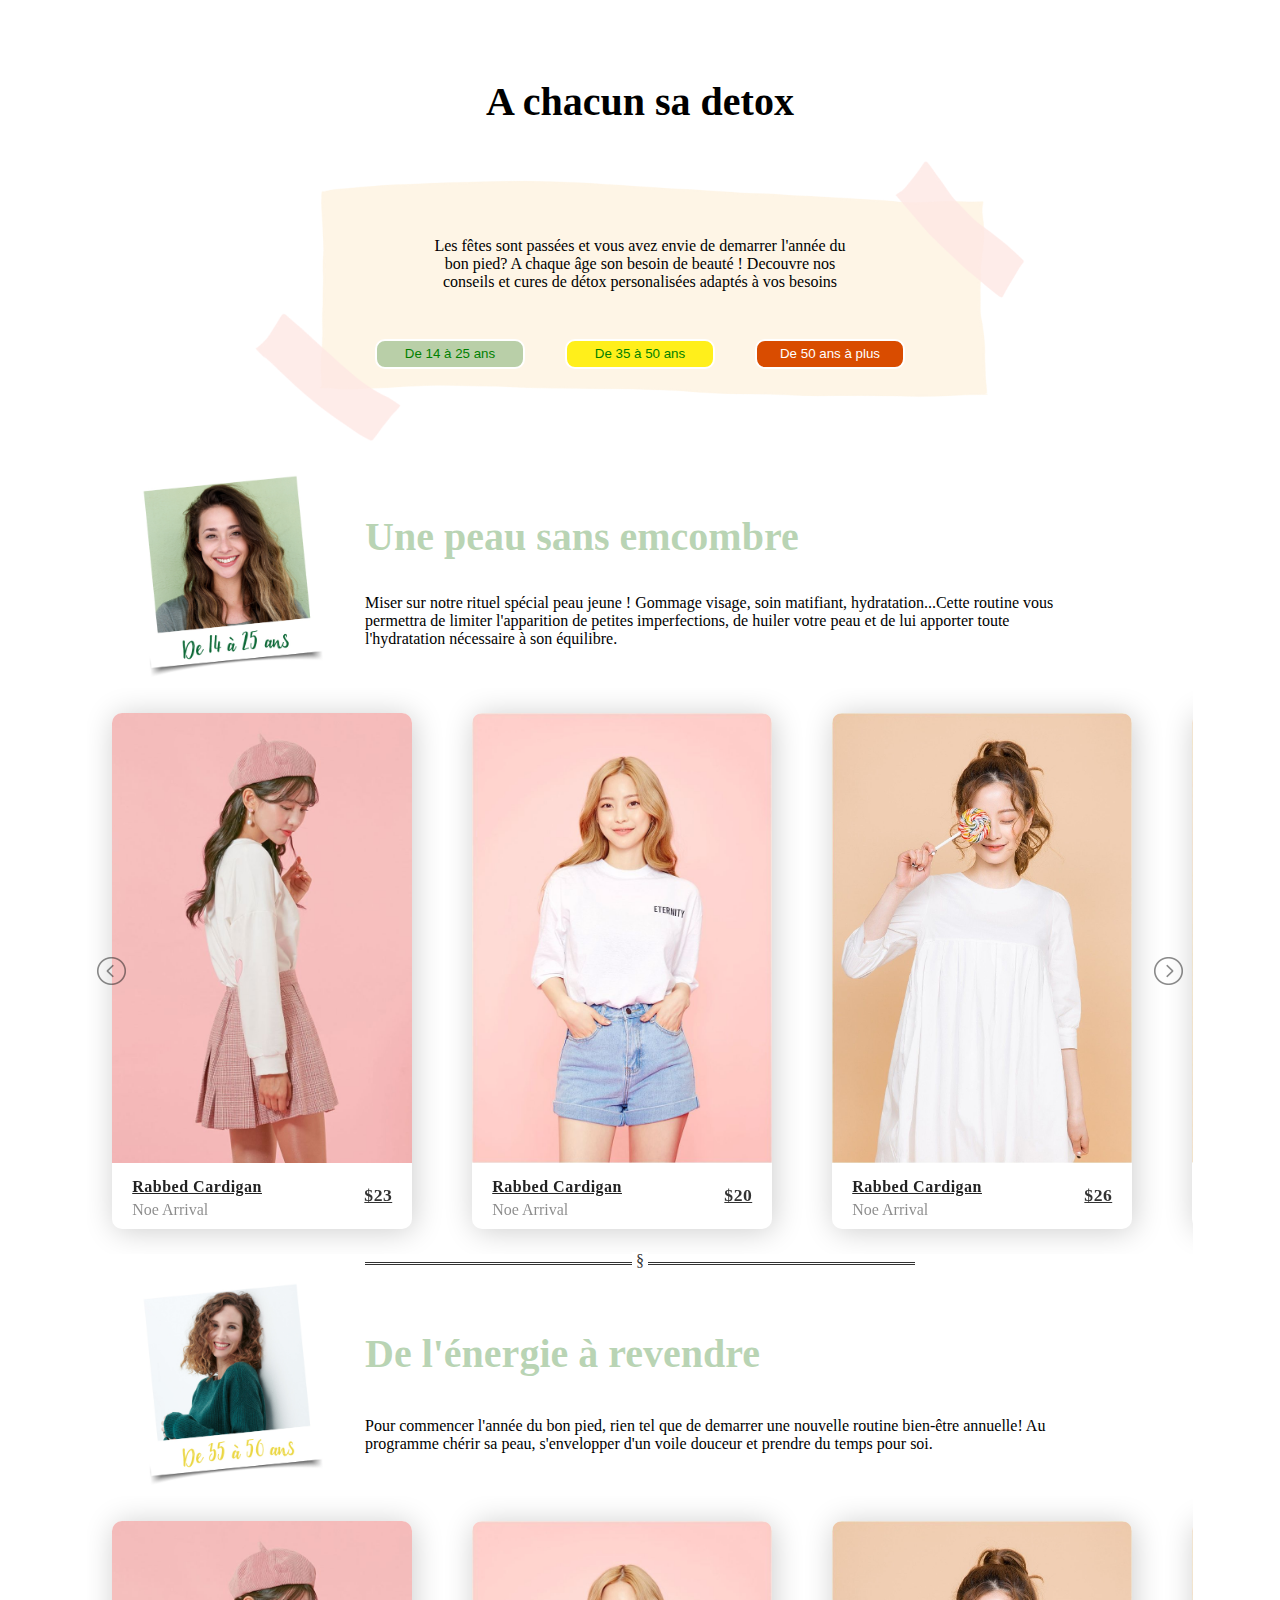
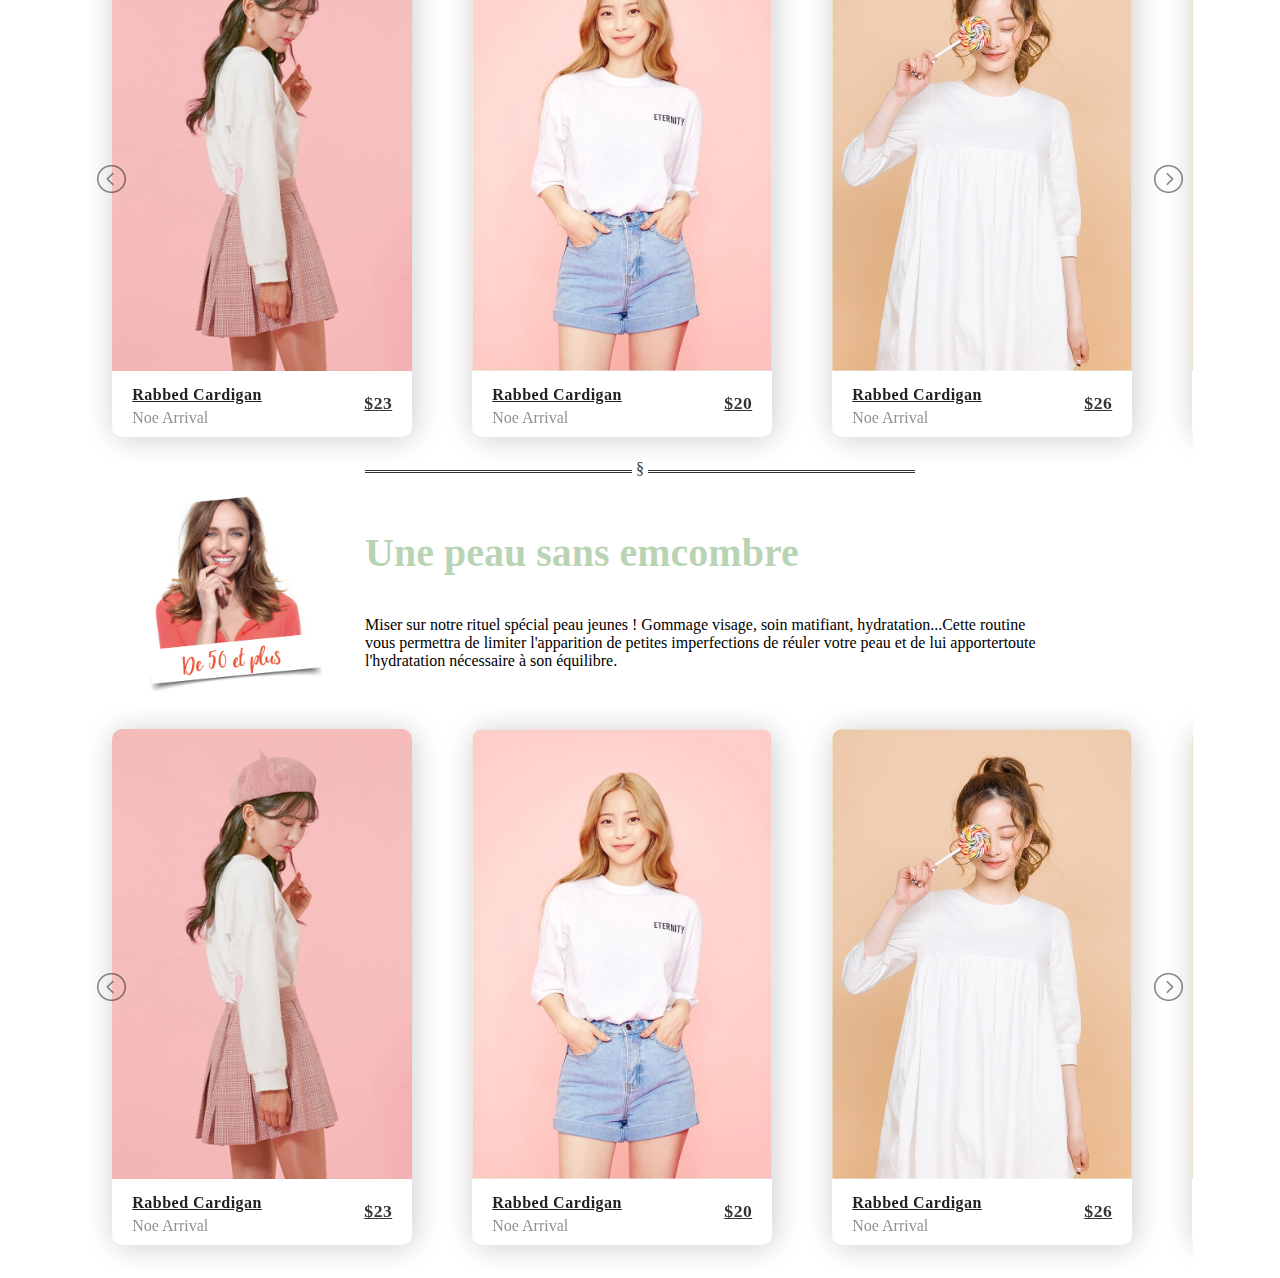
==== index.html @ 5487f795 "v1.3" ====
<!doctype html>
<html>

<head>
	<meta charset="utf-8">
	<meta http-equiv="X-UA_Compatible" content="IE=edge">
	<meta name="viewport" content="width=device-width, intial-scale=1.0">
	<title>A chacun son soin de beauté</title>
	<link rel="shortcut icon" href="images/logo.png">
	<link rel="stylesheet" type="text/css" href="css/style2.css">
	<link rel="stylesheet" type="text/css" href="css/lightslider.css">
	<script type="text/javascript" src="js/Jquery.js"></script>
	<script type="text/javascript" src="js/lightslider.js"></script>


</head>

<body>

	<div class="grid-container">
		<h1 class="grid-item1"> A chacun sa detox</h1>

		<div class="grid-item2">
			<div class="container">
				<img src="images/paper.png" alt="" class="paper">
				<div class="centered">Les fêtes sont passées et vous avez envie de demarrer l'année du bon pied? A chaque âge
					son besoin de beauté !
					Decouvre nos conseils et cures de détox personalisées adaptés à vos besoins</div>
			</div>
		</div>

		<div class="grid-item-ageBtn-14-25">
			<button class="age" onclick="lowAgeBtnClick()" id="menu-btn">De 14 à 25 ans</button>
		</div>

		<div class="grid-item-ageBtn-35-50">
			<button class="age" id="menu-btn2">De 35 à 50 ans</button>
		</div>

		<div class="grid-item-ageBtn-50-plus">
			<button class="age" id="menu-btn3">De 50 ans à plus</button>
		</div>

		<div class="grid-item-low-age-image">
			<img src="images/14-25.jpg" alt="" class="picure1" id="lowage">

		</div>

		<div class="grid-item-low-age-text">
			<h2>Une peau sans emcombre</h2>
			<p>Miser sur notre rituel spécial peau jeune ! Gommage visage, soin matifiant,
				hydratation...Cette routine vous
				permettra de limiter l'apparition de petites imperfections, de huiler votre peau et de lui apporter toute
				l'hydratation nécessaire à son équilibre.</p>
		</div>

		<section class="slider1">
			<ul id="autoWidth" class="cs-hidden">
				<!--1------------------------------------>
				<li class="item-a">
					<!--box-slider--------------->
					<div class="box">
						<!--img-box---------->
						<div class="slide-img">
							<img src="images/1.jpg" alt="1">
							<!--overlayer---------->
							<div class="overlay">
								<!--buy-btn------>
								<a href="#" class="buy-btn">Buy Now</a>
							</div>
						</div>
						<!--detail-box--------->
						<div class="detail-box">
							<!--type-------->
							<div class="type">
								<a href="#">Rabbed Cardigan</a>
								<span>Noe Arrival</span>
							</div>
							<!--price-------->
							<a href="#" class="price">$23</a>

						</div>

					</div>
				</li>
				<!--2------------------------------------>
				<li class="item-b">
					<!--box-slider--------------->
					<div class="box">
						<!--img-box---------->
						<div class="slide-img">
							<img src="images/2.jpg" alt="2">
							<!--overlayer---------->
							<div class="overlay">
								<!--buy-btn------>
								<a href="#" class="buy-btn">Buy Now</a>
							</div>
						</div>
						<!--detail-box--------->
						<div class="detail-box">
							<!--type-------->
							<div class="type">
								<a href="#">Rabbed Cardigan</a>
								<span>Noe Arrival</span>
							</div>
							<!--price-------->
							<a href="#" class="price">$20</a>

						</div>

					</div>
				</li>
				<!--3------------------------------------>
				<li class="item-c">
					<!--box-slider--------------->
					<div class="box">
						<!--img-box---------->
						<div class="slide-img">
							<img src="images/3.jpg" alt="3">
							<!--overlayer---------->
							<div class="overlay">
								<!--buy-btn------>
								<a href="#" class="buy-btn">Buy Now</a>
							</div>
						</div>
						<!--detail-box--------->
						<div class="detail-box">
							<!--type-------->
							<div class="type">
								<a href="#">Rabbed Cardigan</a>
								<span>Noe Arrival</span>
							</div>
							<!--price-------->
							<a href="#" class="price">$26</a>

						</div>

					</div>
				</li>
				<!--4------------------------------------>
				<li class="item-d">
					<!--box-slider--------------->
					<div class="box">
						<!--img-box---------->
						<div class="slide-img">
							<img src="images/4.jpg" alt="4">
							<!--overlayer---------->
							<div class="overlay">
								<!--buy-btn------>
								<a href="#" class="buy-btn">Buy Now</a>
							</div>
						</div>
						<!--detail-box--------->
						<div class="detail-box">
							<!--type-------->
							<div class="type">
								<a href="#">Rabbed Cardigan</a>
								<span>Noe Arrival</span>
							</div>
							<!--price-------->
							<a href="#" class="price">$27</a>

						</div>

					</div>
				</li>


			</ul>
		</section>

		<div class="grid-item-br1">
			<hr>
		</div>

		<div class="grid-item-middle-age-image">
			<img src="images/35-50.jpg" alt="" class="picture2" id="middleage">
		</div>

		<div class="grid-item-middle-age-text">
			<h3>De l'énergie à revendre</h3>
			<p class="p2">Pour commencer l'année du bon pied, rien tel que de demarrer une nouvelle routine bien-être
				annuelle! Au programme chérir sa peau, s'envelopper d'un voile douceur et prendre du temps pour soi.
			</p>
		</div>

		<section class="slider2">
			<ul id="autoWidth2" class="cs-hidden2">
				<!--1------------------------------------>
				<li class="item-a">
					<!--box-slider--------------->
					<div class="box">
						<!--img-box---------->
						<div class="slide-img">
							<img src="images/1.jpg" alt="1">
							<!--overlayer---------->
							<div class="overlay">
								<!--buy-btn------>
								<a href="#" class="buy-btn">Buy Now</a>
							</div>
						</div>
						<!--detail-box--------->
						<div class="detail-box">
							<!--type-------->
							<div class="type">
								<a href="#">Rabbed Cardigan</a>
								<span>Noe Arrival</span>
							</div>
							<!--price-------->
							<a href="#" class="price">$23</a>

						</div>

					</div>
				</li>
				<!--2------------------------------------>
				<li class="item-b">
					<!--box-slider--------------->
					<div class="box">
						<!--img-box---------->
						<div class="slide-img">
							<img src="images/2.jpg" alt="2">
							<!--overlayer---------->
							<div class="overlay">
								<!--buy-btn------>
								<a href="#" class="buy-btn">Buy Now</a>
							</div>
						</div>
						<!--detail-box--------->
						<div class="detail-box">
							<!--type-------->
							<div class="type">
								<a href="#">Rabbed Cardigan</a>
								<span>Noe Arrival</span>
							</div>
							<!--price-------->
							<a href="#" class="price">$20</a>

						</div>

					</div>
				</li>
				<!--3------------------------------------>
				<li class="item-c">
					<!--box-slider--------------->
					<div class="box">
						<!--img-box---------->
						<div class="slide-img">
							<img src="images/3.jpg" alt="3">
							<!--overlayer---------->
							<div class="overlay">
								<!--buy-btn------>
								<a href="#" class="buy-btn">Buy Now</a>
							</div>
						</div>
						<!--detail-box--------->
						<div class="detail-box">
							<!--type-------->
							<div class="type">
								<a href="#">Rabbed Cardigan</a>
								<span>Noe Arrival</span>
							</div>
							<!--price-------->
							<a href="#" class="price">$26</a>

						</div>

					</div>
				</li>
				<!--4------------------------------------>
				<li class="item-d">
					<!--box-slider--------------->
					<div class="box">
						<!--img-box---------->
						<div class="slide-img">
							<img src="images/4.jpg" alt="4">
							<!--overlayer---------->
							<div class="overlay">
								<!--buy-btn------>
								<a href="#" class="buy-btn">Buy Now</a>
							</div>
						</div>
						<!--detail-box--------->
						<div class="detail-box">
							<!--type-------->
							<div class="type">
								<a href="#">Rabbed Cardigan</a>
								<span>Noe Arrival</span>
							</div>
							<!--price-------->
							<a href="#" class="price">$27</a>

						</div>

					</div>
				</li>


			</ul>
		</section>

		<div class="grid-item-br2">
			<hr>
		</div>

		<div class="grid-item-high-age-image">
			<img src="images/50-plus.jpg" alt="" class="picture3" id="highage">
		</div>

		<div class="grid-item-high-age-text">
			<h3>Une peau sans emcombre</h3>
			<p class="p2">Miser sur notre rituel spécial peau jeunes ! Gommage visage, soin matifiant, hydratation...Cette
				routine vous permettra
				de limiter l'apparition de petites imperfections de réuler votre peau et de lui apportertoute l'hydratation
				nécessaire à
				son équilibre.
			</p>
		</div>

		<section class="slider3">
			<ul id="autoWidth3" class="cs-hidden3">
				<!--1------------------------------------>
				<li class="item-a">
					<!--box-slider--------------->
					<div class="box">
						<!--img-box---------->
						<div class="slide-img">
							<img src="images/1.jpg" alt="1">
							<!--overlayer---------->
							<div class="overlay">
								<!--buy-btn------>
								<a href="#" class="buy-btn">Buy Now</a>
							</div>
						</div>
						<!--detail-box--------->
						<div class="detail-box">
							<!--type-------->
							<div class="type">
								<a href="#">Rabbed Cardigan</a>
								<span>Noe Arrival</span>
							</div>
							<!--price-------->
							<a href="#" class="price">$23</a>

						</div>

					</div>
				</li>
				<!--2------------------------------------>
				<li class="item-b">
					<!--box-slider--------------->
					<div class="box">
						<!--img-box---------->
						<div class="slide-img">
							<img src="images/2.jpg" alt="2">
							<!--overlayer---------->
							<div class="overlay">
								<!--buy-btn------>
								<a href="#" class="buy-btn">Buy Now</a>
							</div>
						</div>
						<!--detail-box--------->
						<div class="detail-box">
							<!--type-------->
							<div class="type">
								<a href="#">Rabbed Cardigan</a>
								<span>Noe Arrival</span>
							</div>
							<!--price-------->
							<a href="#" class="price">$20</a>

						</div>

					</div>
				</li>
				<!--3------------------------------------>
				<li class="item-c">
					<!--box-slider--------------->
					<div class="box">
						<!--img-box---------->
						<div class="slide-img">
							<img src="images/3.jpg" alt="3">
							<!--overlayer---------->
							<div class="overlay">
								<!--buy-btn------>
								<a href="#" class="buy-btn">Buy Now</a>
							</div>
						</div>
						<!--detail-box--------->
						<div class="detail-box">
							<!--type-------->
							<div class="type">
								<a href="#">Rabbed Cardigan</a>
								<span>Noe Arrival</span>
							</div>
							<!--price-------->
							<a href="#" class="price">$26</a>

						</div>

					</div>
				</li>
				<!--4------------------------------------>
				<li class="item-d">
					<!--box-slider--------------->
					<div class="box">
						<!--img-box---------->
						<div class="slide-img">
							<img src="images/4.jpg" alt="4">
							<!--overlayer---------->
							<div class="overlay">
								<!--buy-btn------>
								<a href="#" class="buy-btn">Buy Now</a>
							</div>
						</div>
						<!--detail-box--------->
						<div class="detail-box">
							<!--type-------->
							<div class="type">
								<a href="#">Rabbed Cardigan</a>
								<span>Noe Arrival</span>
							</div>
							<!--price-------->
							<a href="#" class="price">$27</a>

						</div>

					</div>
				</li>


			</ul>
		</section>

	</div>

	<!--script-link----------->
	<script type="text/javascript" src="js/script.js"></script>
</body>

</html>
---- css/style2.css ----
@font-face {
	src: url(Fonts/Satisfy-Regular.ttf);
	font-family: 'Satisfy';
}


@font-face {
	src: url(Fonts/Lato-Regular.ttf);
	font-family: 'Lato';
}




h1 {
	margin-top: 70px;
	font-size: 40px;
	text-align: center;
	font-family: 'Satisfy';
}

h2 {
	font-size: 40px;
	font-family: 'Satisfy';
	color: rgba(116, 169, 106, 0.5);
}

h3 {
	font-size: 40px;
	font-family: 'Satisfy';
	color: rgba(116, 169, 106, 0.5);
}

hr {
	border: none;
	border-top: 3px double #333;
	color: #333;
	overflow: visible;
	text-align: center;
	height: 5px;
}

hr:after {
	background: #fff;
	content: '§';
	padding: 0 4px;
	position: relative;
	top: -13px;
}

.grid-container {
	display: grid;
	justify-content: center;
	align-items: center;
	column-gap: 20px;
	grid-template-columns: repeat(9, 1fr);


}

.container {
	position: relative;
	text-align: center;
	color: black;
}

.paper {
	height: 300px;
}

.centered {
	padding-bottom: 80px;
	position: absolute;
	top: 50%;
	left: 50%;
	transform: translate(-50%, -50%);
	text-align: center;
}

.grid-item1 {
	grid-column-start: 1;
	grid-column-end: 10;
	text-align: center;
	min-width: 1230px;
	grid-row: 1;
}

.grid-item2 {
	grid-column: 3 / 8;
	grid-row: 2;
	text-align: center;
	min-width: 600px;
}

.grid-item-ageBtn-14-25 {
	grid-column: 4 / 5;
	grid-row: 2;
	position: relative;
	padding-top: 100px;
	text-align: right;
}

.grid-item-ageBtn-35-50 {
	grid-column: 5 / 6;
	grid-row: 2;
	position: relative;
	padding-top: 100px;
	text-align: center;
}

.grid-item-ageBtn-50-plus {
	grid-column: 6 / 7;
	grid-row: 2;
	position: relative;
	padding-top: 100px;
	text-align: left;
}

.age {
	color: green;
	cursor: pointer;
	transition: 0.4s;
	width: 150px;
	height: 30px;
	padding: 5px;
	margin: 10px;
	border-radius: 10px;
	border-style: solid;
	border-color: #fff;

}

#menu-btn {
	background-color: rgba(116, 169, 106, 0.5);
}

#menu-btn2 {
	background-color: rgba(255, 238, 4, 0.9);
}

#menu-btn3 {
	background-color: rgba(217, 76, 0, 1);
	color: white;
}

#menu-btn:hover {

	background-color: rgba(116, 169, 106, 0.2);
}

#menu-btn2:hover {
	background-color: rgba(255, 238, 4, 0.4);
}

#menu-btn3:hover {
	background-color: rgba(217, 76, 0, 0.6);
}

.picure1 {
	width: 60%;
	max-width: 350px;
}

.picture2 {
	width: 60%;
	max-width: 350px;
}

.picture3 {
	width: 60%;
	max-width: 350px;
}

.grid-item-low-age-image {
	grid-column: 1 / 4;
	grid-row: 3;
	min-width: 300px;
	text-align: right;

}

.grid-item-low-age-text {
	grid-column: 4 / 8;
	grid-row: 3;
}

.grid-item-middle-age-image {
	grid-column: 1 / 4;
	grid-row: 6;
	min-width: 300px;
	text-align: right;
}

.grid-item-middle-age-text {
	grid-column: 4 / 8;
	grid-row: 6;
}

.grid-item-high-age-image {
	grid-column: 1 / 4;
	grid-row: 9;
	min-width: 300px;
	text-align: right;
}

.grid-item-high-age-text {
	grid-column: 4 / 8;
	grid-row: 9;
}

.grid-item-br1 {
	grid-column: 4 / 7;
	grid-row: 5;
	max-height: 10px;
}

.grid-item-br2 {
	grid-column: 4 / 7;
	grid-row: 8;
	max-height: 10px;
}

.box {
	width: 300px;
	box-shadow: 2px 2px 30px rgba(0, 0, 0, 0.2);
	border-radius: 10px;
	overflow: hidden;
	margin: 25px;
}

.slide-img {
	height: 450px;
	position: relative;
}

.slide-img img {
	width: 100%;
	height: 100%;
	object-fit: cover;
	box-sizing: border-box;
}

.detail-box {
	width: 100%;
	display: flex;
	justify-content: space-between;
	align-items: center;
	padding: 10px 20px;
	box-sizing: border-box;
	font-family: calibri;
}

.type {
	display: flex;
	flex-direction: column;
}

.type a {
	color: #222222;
	margin: 5px 0px;
	font-weight: 700;
	letter-spacing: 0.5px;
	padding-right: 8px;
}

.type span {
	color: rgba(26, 26, 26, 0.5);
}

.price {
	color: #333333;
	font-weight: 600;
	font-size: 1.1rem;
	font-family: poppins;
	letter-spacing: 0.5px;
}

.overlay {
	position: absolute;
	left: 50%;
	top: 50%;
	transform: translate(-50%, -50%);
	width: 100%;
	height: 100%;
	background-color: rgba(92, 95, 236, 0.6);
	display: flex;
	justify-content: center;
	align-items: center;
}

.buy-btn {
	width: 160px;
	height: 40px;
	display: flex;
	justify-content: center;
	align-items: center;
	background-color: #FFFFFF;
	color: #252525;
	font-weight: 700;
	letter-spacing: 1px;
	font-family: calibri;
	border-radius: 20px;
	box-shadow: 2px 2px 30px rgba(0, 0, 0, 0.2);
}

.buy-btn:hover {
	color: #FFFFFF;
	background-color: #f15fa3;
	transition: all ease 0.3s;
}

.overlay {
	visibility: hidden;
}

.slide-img:hover .overlay {
	visibility: visible;
	animation: fade 0.5s;
}

@keyframes fade {
	0% {
		opacity: 0;
	}

	100% {
		opacity: 1;
	}
}

.slider1 {
	grid-column: 2 / 9;
	grid-row: 4;
	display: flex;
	justify-content: center;
	align-items: center;
}

.slider2 {
	grid-column: 2 / 9;
	grid-row: 7;
	display: flex;
	justify-content: center;
	align-items: center;
}

.slider3 {
	grid-column: 2 / 9;
	grid-row: 10;
	display: flex;
	justify-content: center;
	align-items: center;
}
---- css/lightslider.css ----
/*! lightslider - v1.1.3 - 2015-04-14
* https://github.com/sachinchoolur/lightslider
* Copyright (c) 2015 Sachin N; Licensed MIT */
/** /!!! core css Should not edit !!!/**/ 

.lSSlideOuter {
    overflow: hidden;
    -webkit-touch-callout: none;
    -webkit-user-select: none;
    -khtml-user-select: none;
    -moz-user-select: none;
    -ms-user-select: none;
    user-select: none
}
.lightSlider:before, .lightSlider:after {
    content: " ";
    display: table;
}
.lightSlider {
    overflow: hidden;
    margin: 0;
}
.lSSlideWrapper {
    max-width: 100%;
    overflow: hidden;
    position: relative;
}
.lSSlideWrapper > .lightSlider:after {
    clear: both;
}
.lSSlideWrapper .lSSlide {
    -webkit-transform: translate(0px, 0px);
    -ms-transform: translate(0px, 0px);
    transform: translate(0px, 0px);
    -webkit-transition-property: -webkit-transform,height;
    -moz-transition-property: -moz-transform,height;
    transition-property: transform,height;
    -webkit-transition-duration: inherit !important;
    transition-duration: inherit !important;
    -webkit-transition-timing-function: inherit !important;
    transition-timing-function: inherit !important;
}
.lSSlideWrapper .lSFade {
    position: relative;
}
.lSSlideWrapper .lSFade > * {
    position: absolute !important;
    top: 0;
    left: 0;
    z-index: 9;
    margin-right: 0;
    width: 100%;
}
.lSSlideWrapper.usingCss .lSFade > * {
    opacity: 0;
    -webkit-transition-delay: 0s;
    transition-delay: 0s;
    -webkit-transition-duration: inherit !important;
    transition-duration: inherit !important;
    -webkit-transition-property: opacity;
    transition-property: opacity;
    -webkit-transition-timing-function: inherit !important;
    transition-timing-function: inherit !important;
}
.lSSlideWrapper .lSFade > *.active {
    z-index: 10;
}
.lSSlideWrapper.usingCss .lSFade > *.active {
    opacity: 1;
}
/** /!!! End of core css Should not edit !!!/**/

/* Pager */
.lSSlideOuter .lSPager.lSpg {
    margin: 10px 0 0;
    padding: 0;
    text-align: center;
	display: none;
	
}
.lSSlideOuter .lSPager.lSpg > li {
    cursor: pointer;
    display: inline-block;
    padding: 0 5px;
}
.lSSlideOuter .lSPager.lSpg > li a {
    background-color: #222222;
    border-radius: 30px;
    display: inline-block;
    height: 8px;
    overflow: hidden;
    text-indent: -999em;
    width: 8px;
    position: relative;
    z-index: 99;
    -webkit-transition: all 0.5s linear 0s;
    transition: all 0.5s linear 0s;
}
.lSSlideOuter .lSPager.lSpg > li:hover a, .lSSlideOuter .lSPager.lSpg > li.active a {
    background-color: #428bca;
}
.lSSlideOuter .media {
    opacity: 0.8;
}
.lSSlideOuter .media.active {
    opacity: 1;
}
/* End of pager */

/** Gallery */
.lSSlideOuter .lSPager.lSGallery {
    list-style: none outside none;
    padding-left: 0;
    margin: 0;
    overflow: hidden;
    transform: translate3d(0px, 0px, 0px);
    -moz-transform: translate3d(0px, 0px, 0px);
    -ms-transform: translate3d(0px, 0px, 0px);
    -webkit-transform: translate3d(0px, 0px, 0px);
    -o-transform: translate3d(0px, 0px, 0px);
    -webkit-touch-callout: none;
    -webkit-user-select: none;
    -khtml-user-select: none;
    -moz-user-select: none;
    -ms-user-select: none;
    user-select: none;
}
.lSSlideOuter .lSPager.lSGallery li {
    overflow: hidden;
    -webkit-transition: border-radius 0.12s linear 0s 0.35s linear 0s;
    transition: border-radius 0.12s linear 0s 0.35s linear 0s;
}
.lSSlideOuter .lSPager.lSGallery li.active, .lSSlideOuter .lSPager.lSGallery li:hover {
    border-radius: 5px;
}
.lSSlideOuter .lSPager.lSGallery img {
    display: block;
    height: auto;
    max-width: 100%;
}
.lSSlideOuter .lSPager.lSGallery:before, .lSSlideOuter .lSPager.lSGallery:after {
    content: " ";
    display: table;
}
.lSSlideOuter .lSPager.lSGallery:after {
    clear: both;
}
/* End of Gallery*/

/* slider actions */
.lSAction > a {
    width: 32px;
    max-width: 32px;
    min-width: 32px;
    display: block;
    top: 50%;
    height: 32px;
    background-image: url('../img/controls.png');
    cursor: pointer;
    position: absolute;
    z-index: 99;
    margin-top: -16px;
    opacity: 0.5;
    -webkit-transition: opacity 0.35s linear 0s;
    transition: opacity 0.35s linear 0s;
}
.lSAction > a:hover {
    opacity: 1;
}
.lSAction > .lSPrev {
    background-position: 0 0;
    left: 10px;
}
.lSAction > .lSNext {
    background-position: -32px 0;
    right: 10px;
}
.lSAction > a.disabled {
    pointer-events: none;
}
.cS-hidden {
    height: 1px;
    opacity: 0;
    filter: alpha(opacity=0);
    overflow: hidden;
}


/* vertical */
.lSSlideOuter.vertical {
    position: relative;
}
.lSSlideOuter.vertical.noPager {
    padding-right: 0px !important;
}
.lSSlideOuter.vertical .lSGallery {
    position: absolute !important;
    right: 0;
    top: 0;
}
.lSSlideOuter.vertical .lightSlider > * {
    width: 100% !important;
    max-width: none !important;
}

/* vertical controlls */
.lSSlideOuter.vertical .lSAction > a {
    left: 50%;
    margin-left: -14px;
    margin-top: 0;
}
.lSSlideOuter.vertical .lSAction > .lSNext {
    background-position: 31px -31px;
    bottom: 10px;
    top: auto;
}
.lSSlideOuter.vertical .lSAction > .lSPrev {
    background-position: 0 -31px;
    bottom: auto;
    top: 10px;
}
/* vertical */


/* Rtl */
.lSSlideOuter.lSrtl {
    direction: rtl;
}
.lSSlideOuter .lightSlider, .lSSlideOuter .lSPager {
    padding-left: 0;
    list-style: none outside none;
}
.lSSlideOuter.lSrtl .lightSlider, .lSSlideOuter.lSrtl .lSPager {
    padding-right: 0;
}
.lSSlideOuter .lightSlider > *,  .lSSlideOuter .lSGallery li {
    float: left;
}
.lSSlideOuter.lSrtl .lightSlider > *,  .lSSlideOuter.lSrtl .lSGallery li {
    float: right !important;
}
/* Rtl */

@-webkit-keyframes rightEnd {
    0% {
        left: 0;
    }

    50% {
        left: -15px;
    }

    100% {
        left: 0;
    }
}
@keyframes rightEnd {
    0% {
        left: 0;
    }

    50% {
        left: -15px;
    }

    100% {
        left: 0;
    }
}
@-webkit-keyframes topEnd {
    0% {
        top: 0;
    }

    50% {
        top: -15px;
    }

    100% {
        top: 0;
    }
}
@keyframes topEnd {
    0% {
        top: 0;
    }

    50% {
        top: -15px;
    }

    100% {
        top: 0;
    }
}
@-webkit-keyframes leftEnd {
    0% {
        left: 0;
    }

    50% {
        left: 15px;
    }

    100% {
        left: 0;
    }
}
@keyframes leftEnd {
    0% {
        left: 0;
    }

    50% {
        left: 15px;
    }

    100% {
        left: 0;
    }
}
@-webkit-keyframes bottomEnd {
    0% {
        bottom: 0;
    }

    50% {
        bottom: -15px;
    }

    100% {
        bottom: 0;
    }
}
@keyframes bottomEnd {
    0% {
        bottom: 0;
    }

    50% {
        bottom: -15px;
    }

    100% {
        bottom: 0;
    }
}
.lSSlideOuter .rightEnd {
    -webkit-animation: rightEnd 0.3s;
    animation: rightEnd 0.3s;
    position: relative;
}
.lSSlideOuter .leftEnd {
    -webkit-animation: leftEnd 0.3s;
    animation: leftEnd 0.3s;
    position: relative;
}
.lSSlideOuter.vertical .rightEnd {
    -webkit-animation: topEnd 0.3s;
    animation: topEnd 0.3s;
    position: relative;
}
.lSSlideOuter.vertical .leftEnd {
    -webkit-animation: bottomEnd 0.3s;
    animation: bottomEnd 0.3s;
    position: relative;
}
.lSSlideOuter.lSrtl .rightEnd {
    -webkit-animation: leftEnd 0.3s;
    animation: leftEnd 0.3s;
    position: relative;
}
.lSSlideOuter.lSrtl .leftEnd {
    -webkit-animation: rightEnd 0.3s;
    animation: rightEnd 0.3s;
    position: relative;
}
/*/  GRab cursor */
.lightSlider.lsGrab > * {
  cursor: -webkit-grab;
  cursor: -moz-grab;
  cursor: -o-grab;
  cursor: -ms-grab;
  cursor: grab;
}
.lightSlider.lsGrabbing > * {
  cursor: move;
  cursor: -webkit-grabbing;
  cursor: -moz-grabbing;
  cursor: -o-grabbing;
  cursor: -ms-grabbing;
  cursor: grabbing;
}
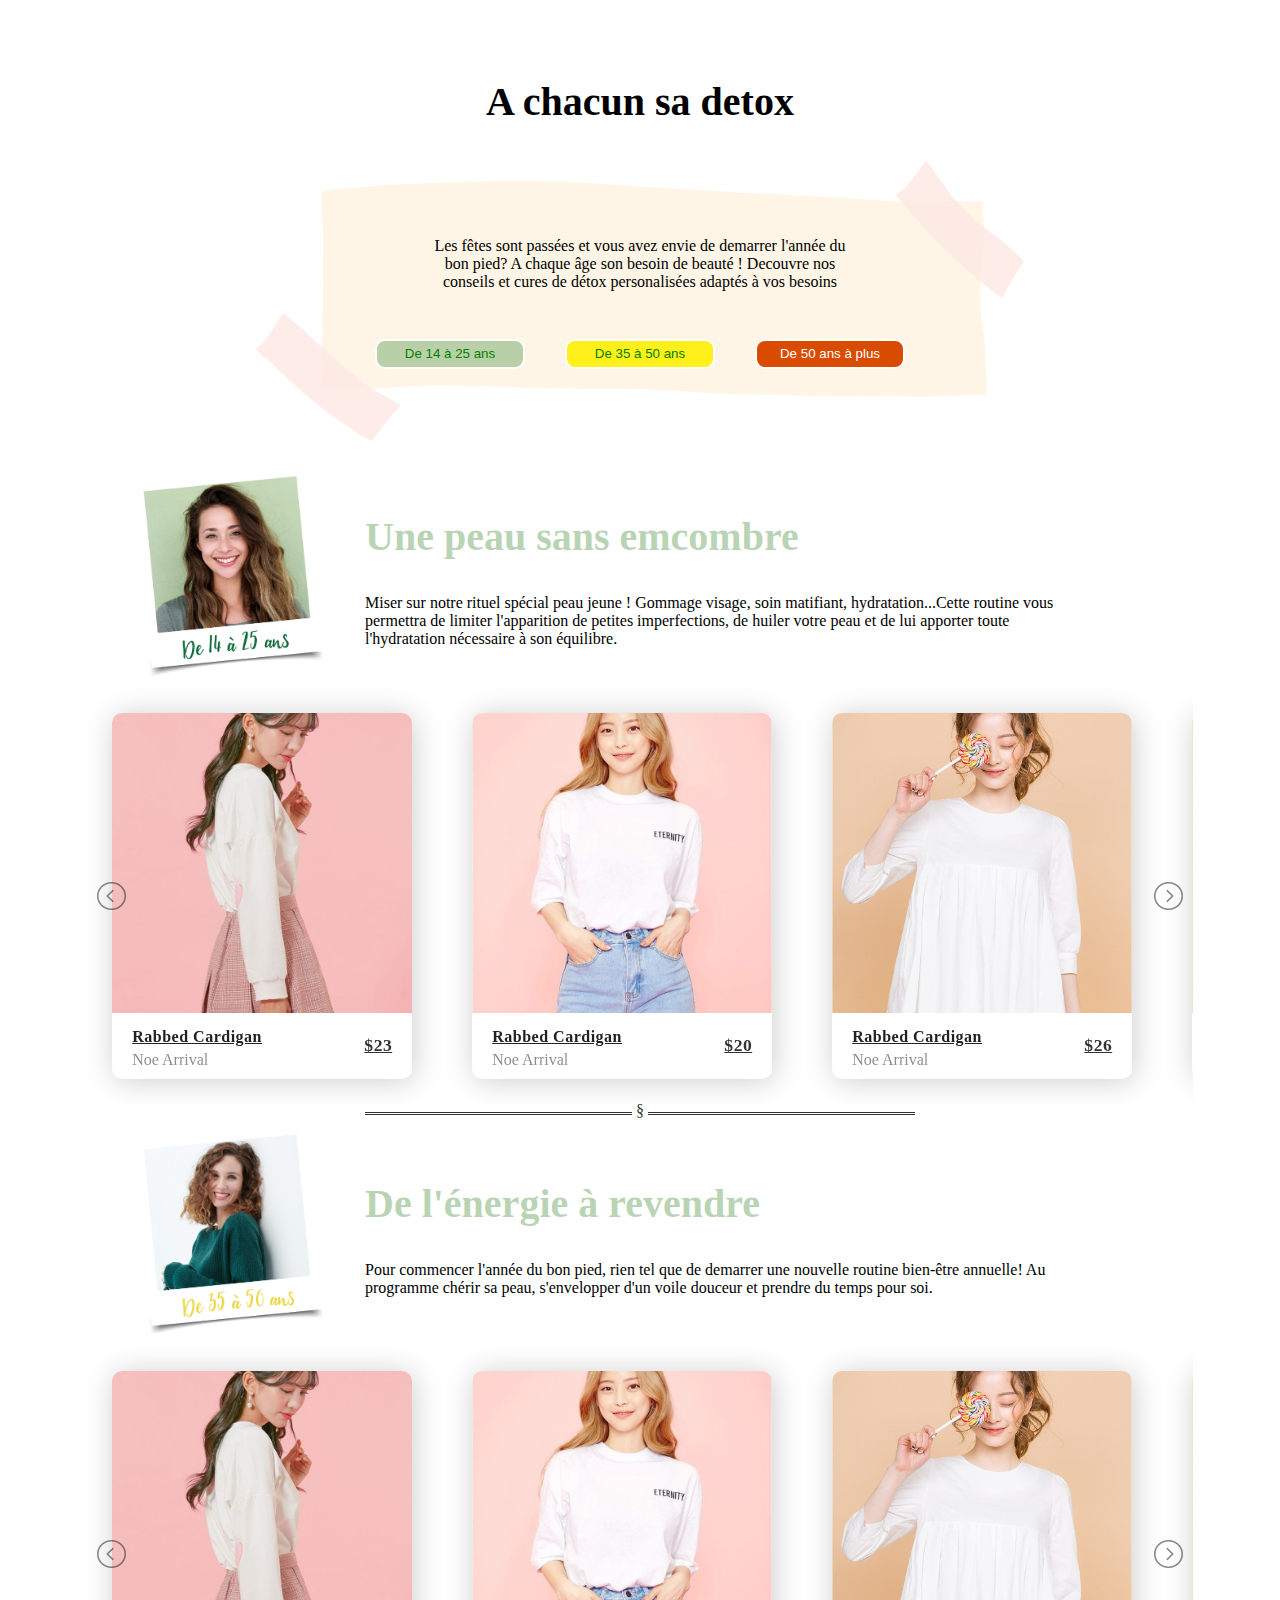
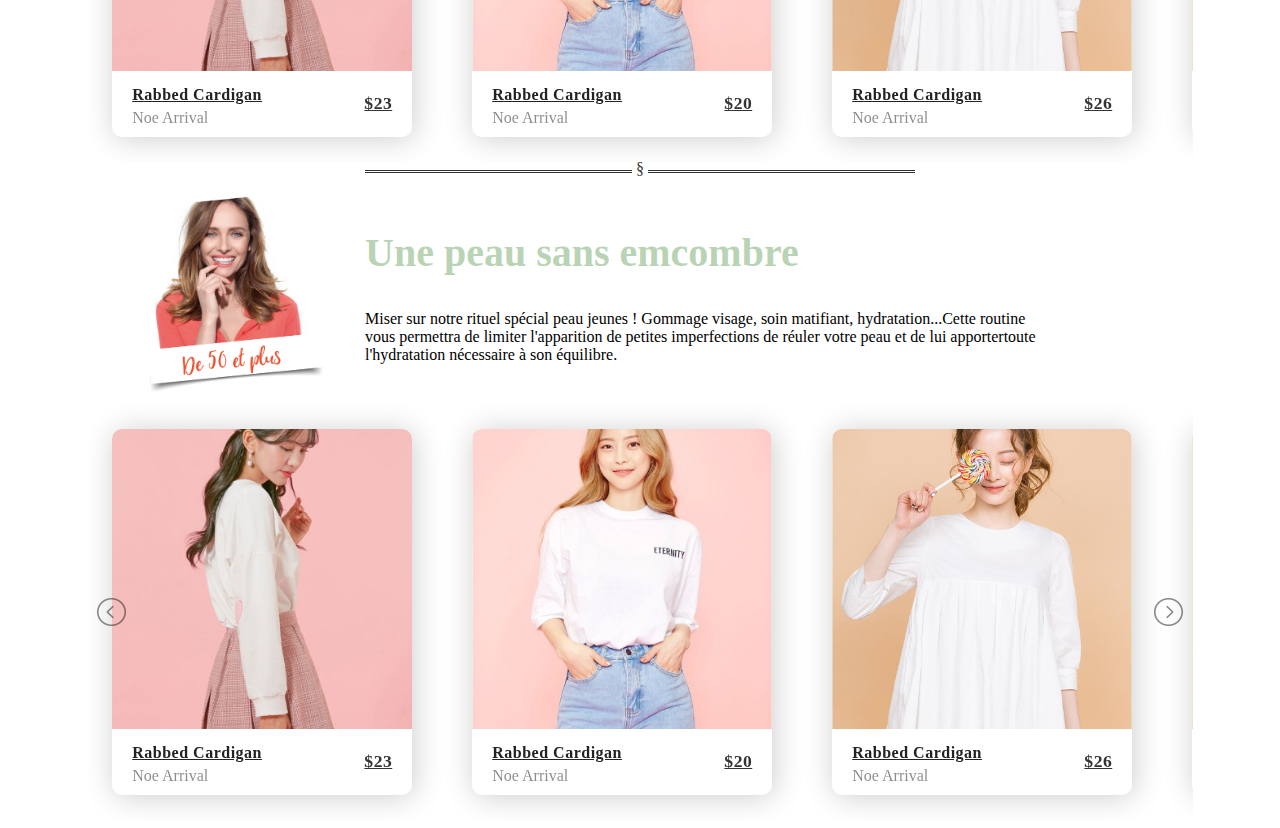
==== commit 6deab972: "V" ====
--- a/index.html
+++ b/index.html
@@ -7,7 +7,7 @@
 	<meta name="viewport" content="width=device-width, intial-scale=1.0">
 	<title>A chacun son soin de beauté</title>
 	<link rel="shortcut icon" href="images/logo.png">
-	<link rel="stylesheet" type="text/css" href="css/style2.css">
+	<link rel="stylesheet" type="text/css" href="css/style.css">
 	<link rel="stylesheet" type="text/css" href="css/lightslider.css">
 	<script type="text/javascript" src="js/Jquery.js"></script>
 	<script type="text/javascript" src="js/lightslider.js"></script>
@@ -34,11 +34,11 @@
 		</div>
 
 		<div class="grid-item-ageBtn-35-50">
-			<button class="age" id="menu-btn2">De 35 à 50 ans</button>
+			<button class="age" onclick="middleAgeBtnClick()" id="menu-btn2">De 35 à 50 ans</button>
 		</div>
 
 		<div class="grid-item-ageBtn-50-plus">
-			<button class="age" id="menu-btn3">De 50 ans à plus</button>
+			<button class="age" onclick="highAgeBtnClick()" id="menu-btn3">De 50 ans à plus</button>
 		</div>
 
 		<div class="grid-item-low-age-image">
@@ -178,7 +178,7 @@
 		</div>
 
 		<div class="grid-item-middle-age-text">
-			<h3>De l'énergie à revendre</h3>
+			<h2>De l'énergie à revendre</h2>
 			<p class="p2">Pour commencer l'année du bon pied, rien tel que de demarrer une nouvelle routine bien-être
 				annuelle! Au programme chérir sa peau, s'envelopper d'un voile douceur et prendre du temps pour soi.
 			</p>
@@ -308,7 +308,7 @@
 		</div>
 
 		<div class="grid-item-high-age-text">
-			<h3>Une peau sans emcombre</h3>
+			<h2>Une peau sans emcombre</h2>
 			<p class="p2">Miser sur notre rituel spécial peau jeunes ! Gommage visage, soin matifiant, hydratation...Cette
 				routine vous permettra
 				de limiter l'apparition de petites imperfections de réuler votre peau et de lui apportertoute l'hydratation
@@ -438,4 +438,4 @@
 	<script type="text/javascript" src="js/script.js"></script>
 </body>
 
-</html>+</html>
--- a/css/style.css
+++ b/css/style.css
@@ -0,0 +1,346 @@
+@font-face {
+	src: url(Fonts/Satisfy-Regular.ttf);
+	font-family: 'Satisfy';
+}
+
+
+@font-face {
+	src: url(Fonts/Lato-Regular.ttf);
+	font-family: 'Lato';
+}
+
+
+h1 {
+	margin-top: 70px;
+	font-size: 40px;
+	text-align: center;
+	font-family: 'Satisfy';
+}
+
+h2 {
+	font-size: 40px;
+	font-family: 'Satisfy';
+	color: rgba(116, 169, 106, 0.5);
+}
+
+
+hr {
+	border: none;
+	border-top: 3px double #333;
+	color: #333;
+	overflow: visible;
+	text-align: center;
+	height: 5px;
+}
+
+hr:after {
+	background: #fff;
+	content: '§';
+	padding: 0 4px;
+	position: relative;
+	top: -13px;
+}
+
+.grid-container {
+	display: grid;
+	justify-content: center;
+	align-items: center;
+	column-gap: 20px;
+	grid-template-columns: repeat(9, 1fr);
+
+
+}
+
+.container {
+	position: relative;
+	text-align: center;
+	color: black;
+}
+
+.paper {
+	height: 300px;
+}
+
+.centered {
+	padding-bottom: 80px;
+	position: absolute;
+	top: 50%;
+	left: 50%;
+	transform: translate(-50%, -50%);
+	text-align: center;
+}
+
+.grid-item1 {
+	grid-column-start: 1;
+	grid-column-end: 10;
+	text-align: center;
+	min-width: 1230px;
+	grid-row: 1;
+}
+
+.grid-item2 {
+	grid-column: 3 / 8;
+	grid-row: 2;
+	text-align: center;
+	min-width: 600px;
+}
+
+.grid-item-ageBtn-14-25 {
+	grid-column: 4 / 5;
+	grid-row: 2;
+	position: relative;
+	padding-top: 100px;
+	text-align: right;
+}
+
+.grid-item-ageBtn-35-50 {
+	grid-column: 5 / 6;
+	grid-row: 2;
+	position: relative;
+	padding-top: 100px;
+	text-align: center;
+}
+
+.grid-item-ageBtn-50-plus {
+	grid-column: 6 / 7;
+	grid-row: 2;
+	position: relative;
+	padding-top: 100px;
+	text-align: left;
+}
+
+.age {
+	color: green;
+	cursor: pointer;
+	transition: 0.4s;
+	width: 150px;
+	height: 30px;
+	padding: 5px;
+	margin: 10px;
+	border-radius: 10px;
+	border-style: solid;
+	border-color: #fff;
+
+}
+
+#menu-btn {
+	background-color: rgba(116, 169, 106, 0.5);
+}
+
+#menu-btn2 {
+	background-color: rgba(255, 238, 4, 0.9);
+}
+
+#menu-btn3 {
+	background-color: rgba(217, 76, 0, 1);
+	color: white;
+}
+
+#menu-btn:hover {
+
+	background-color: rgba(116, 169, 106, 0.2);
+}
+
+#menu-btn2:hover {
+	background-color: rgba(255, 238, 4, 0.4);
+}
+
+#menu-btn3:hover {
+	background-color: rgba(217, 76, 0, 0.6);
+}
+
+.picure1 {
+	width: 60%;
+	max-width: 350px;
+}
+
+.picture2 {
+	width: 60%;
+	max-width: 350px;
+}
+
+.picture3 {
+	width: 60%;
+	max-width: 350px;
+}
+
+.grid-item-low-age-image {
+	grid-column: 1 / 4;
+	grid-row: 3;
+	min-width: 300px;
+	text-align: right;
+
+}
+
+.grid-item-low-age-text {
+	grid-column: 4 / 8;
+	grid-row: 3;
+}
+
+.grid-item-middle-age-image {
+	grid-column: 1 / 4;
+	grid-row: 6;
+	min-width: 300px;
+	text-align: right;
+}
+
+.grid-item-middle-age-text {
+	grid-column: 4 / 8;
+	grid-row: 6;
+}
+
+.grid-item-high-age-image {
+	grid-column: 1 / 4;
+	grid-row: 9;
+	min-width: 300px;
+	text-align: right;
+}
+
+.grid-item-high-age-text {
+	grid-column: 4 / 8;
+	grid-row: 9;
+}
+
+.grid-item-br1 {
+	grid-column: 4 / 7;
+	grid-row: 5;
+	max-height: 10px;
+}
+
+.grid-item-br2 {
+	grid-column: 4 / 7;
+	grid-row: 8;
+	max-height: 10px;
+}
+
+.box {
+	width: 300px;
+	box-shadow: 2px 2px 30px rgba(0, 0, 0, 0.2);
+	border-radius: 10px;
+	overflow: hidden;
+	margin: 25px;
+}
+
+.slide-img {
+	height: 300px;
+	position: relative;
+}
+
+.slide-img img {
+	width: 100%;
+	height: 100%;
+	object-fit: cover;
+	box-sizing: border-box;
+}
+
+.detail-box {
+	width: 100%;
+	display: flex;
+	justify-content: space-between;
+	align-items: center;
+	padding: 10px 20px;
+	box-sizing: border-box;
+	font-family: calibri;
+}
+
+.type {
+	display: flex;
+	flex-direction: column;
+}
+
+.type a {
+	color: #222222;
+	margin: 5px 0px;
+	font-weight: 700;
+	letter-spacing: 0.5px;
+	padding-right: 8px;
+}
+
+.type span {
+	color: rgba(26, 26, 26, 0.5);
+}
+
+.price {
+	color: #333333;
+	font-weight: 600;
+	font-size: 1.1rem;
+	font-family: poppins;
+	letter-spacing: 0.5px;
+}
+
+.overlay {
+	position: absolute;
+	left: 50%;
+	top: 50%;
+	transform: translate(-50%, -50%);
+	width: 100%;
+	height: 100%;
+	background-color: rgba(92, 95, 236, 0.6);
+	display: flex;
+	justify-content: center;
+	align-items: center;
+}
+
+.buy-btn {
+	width: 160px;
+	height: 40px;
+	display: flex;
+	justify-content: center;
+	align-items: center;
+	background-color: #FFFFFF;
+	color: #252525;
+	font-weight: 700;
+	letter-spacing: 1px;
+	font-family: calibri;
+	border-radius: 20px;
+	box-shadow: 2px 2px 30px rgba(0, 0, 0, 0.2);
+}
+
+.buy-btn:hover {
+	color: #FFFFFF;
+	background-color: #f15fa3;
+	transition: all ease 0.3s;
+}
+
+.overlay {
+	visibility: hidden;
+}
+
+.slide-img:hover .overlay {
+	visibility: visible;
+	animation: fade 0.5s;
+}
+
+@keyframes fade {
+	0% {
+		opacity: 0;
+	}
+
+	100% {
+		opacity: 1;
+	}
+}
+
+.slider1 {
+	grid-column: 2 / 9;
+	grid-row: 4;
+	display: flex;
+	justify-content: center;
+	align-items: center;
+}
+
+.slider2 {
+	grid-column: 2 / 9;
+	grid-row: 7;
+	display: flex;
+	justify-content: center;
+	align-items: center;
+}
+
+.slider3 {
+	grid-column: 2 / 9;
+	grid-row: 10;
+	display: flex;
+	justify-content: center;
+	align-items: center;
+}
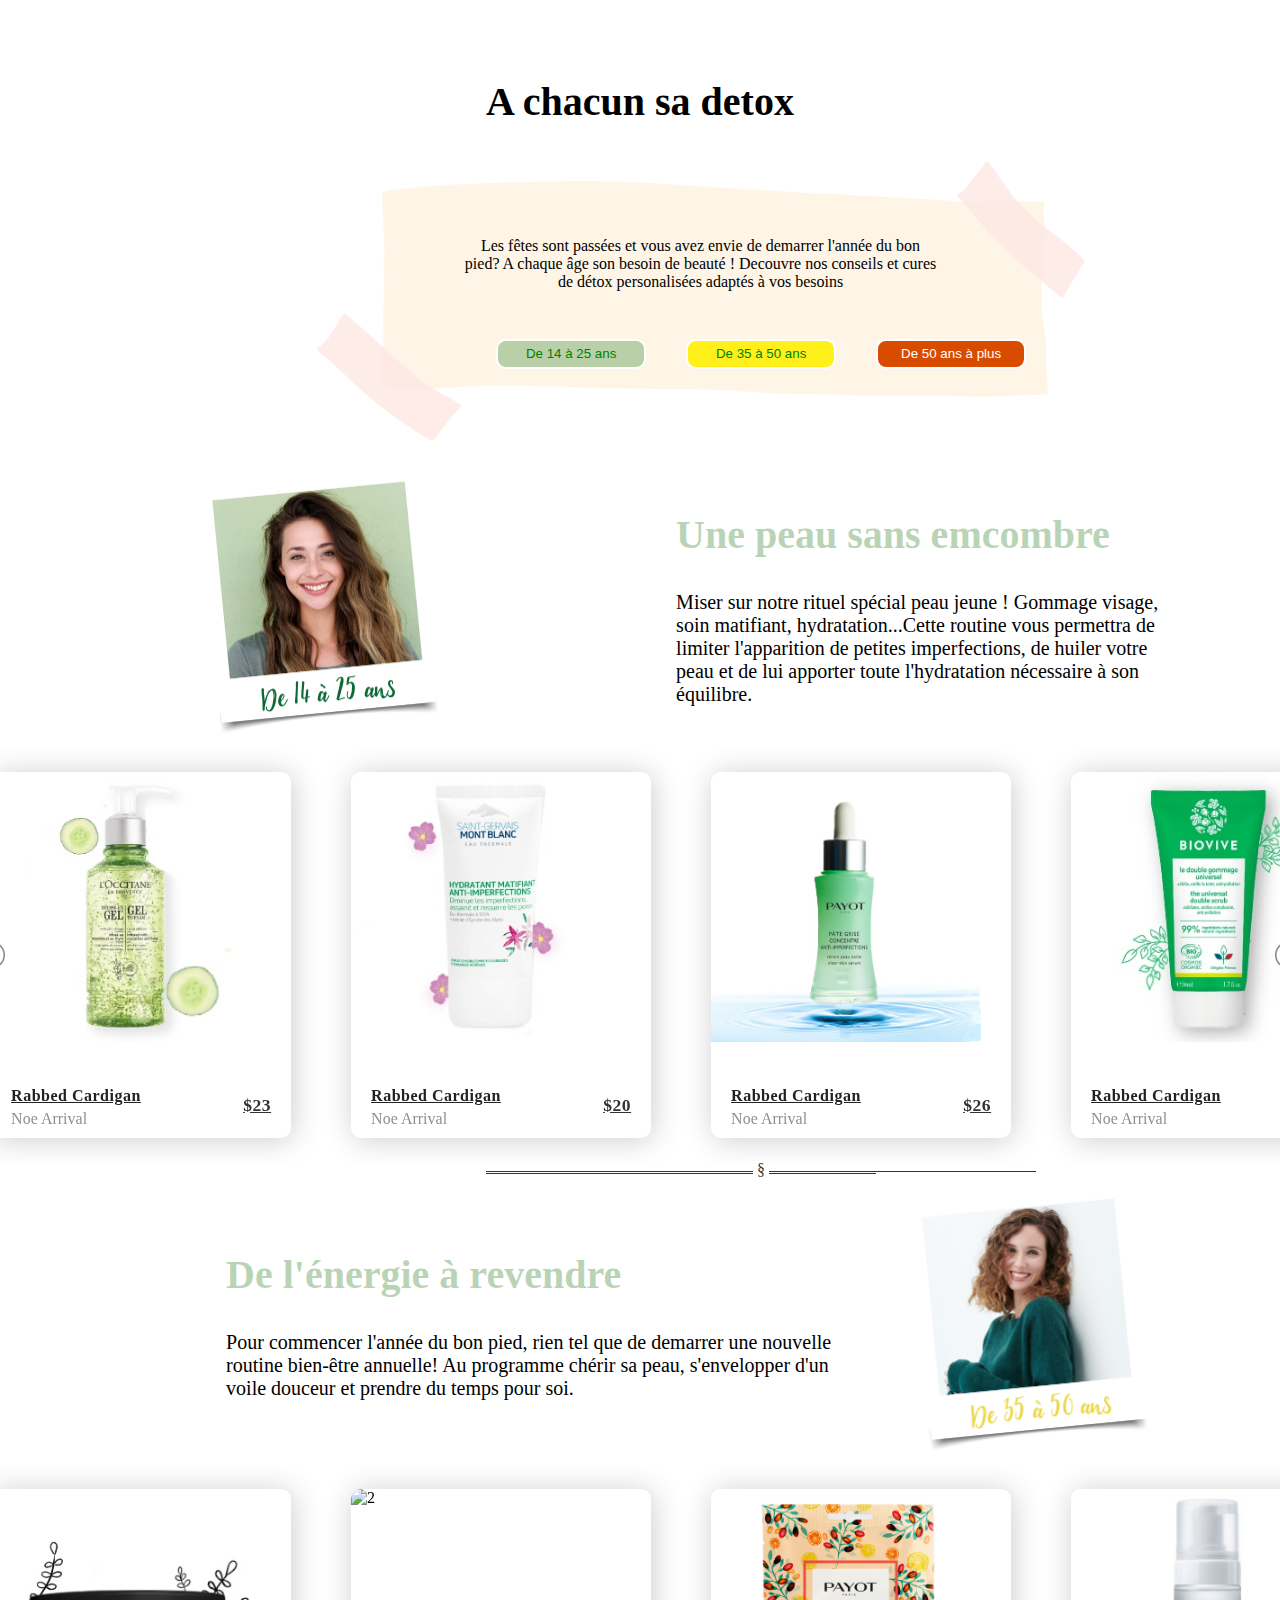
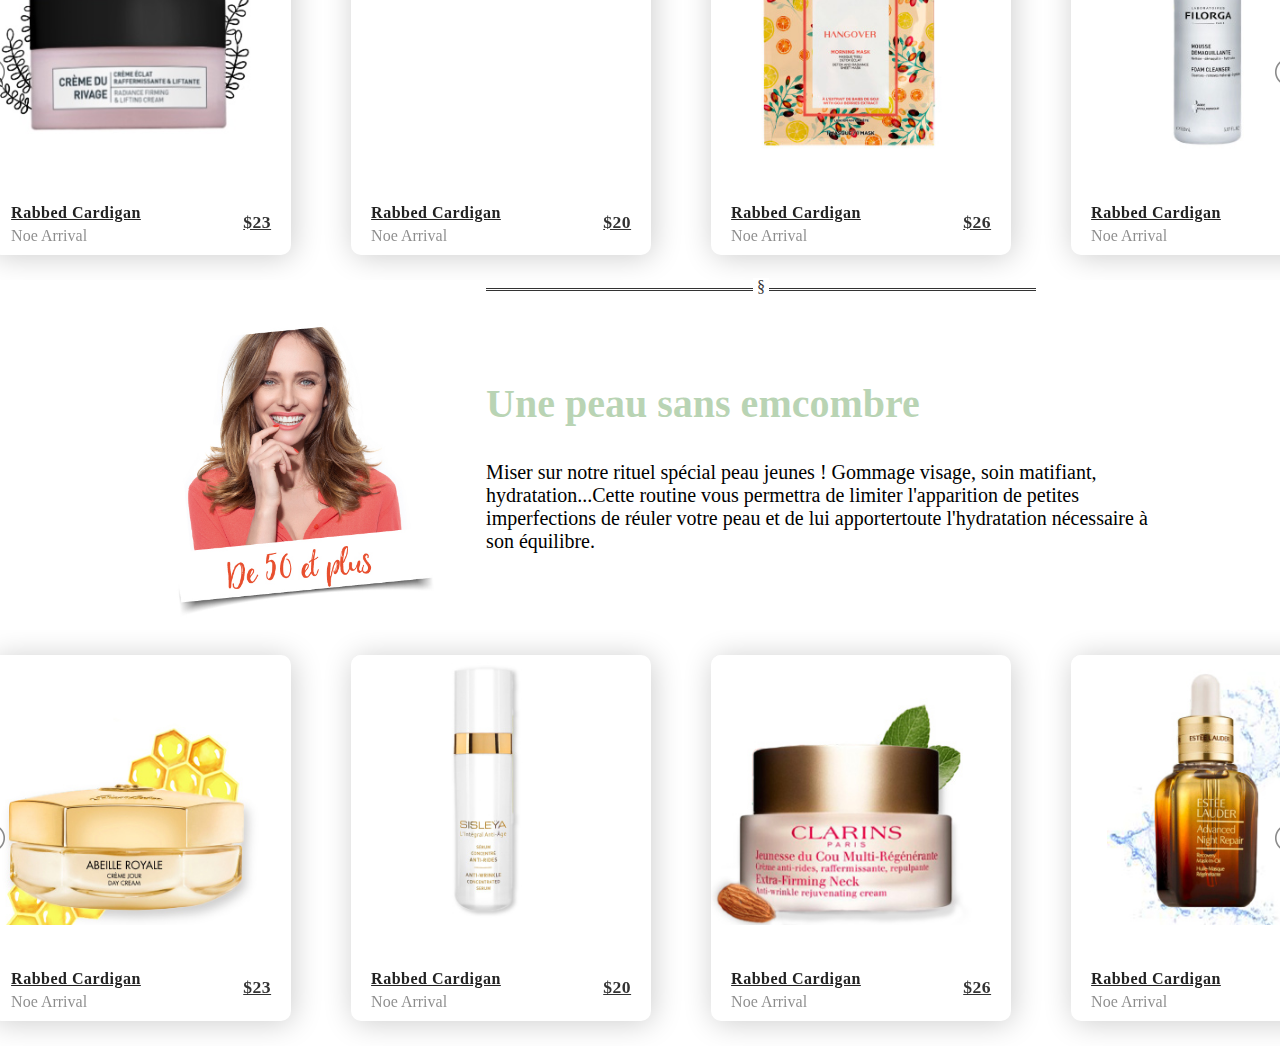
==== commit f2c35115: "V1.4" ====
--- a/index.html
+++ b/index.html
@@ -62,7 +62,7 @@
 					<div class="box">
 						<!--img-box---------->
 						<div class="slide-img">
-							<img src="images/1.jpg" alt="1">
+							<img src="images/occitane-gel.jpg" alt="1">
 							<!--overlayer---------->
 							<div class="overlay">
 								<!--buy-btn------>
@@ -89,7 +89,7 @@
 					<div class="box">
 						<!--img-box---------->
 						<div class="slide-img">
-							<img src="images/2.jpg" alt="2">
+							<img src="images/saint-gervais-hydratant.jpg" alt="2">
 							<!--overlayer---------->
 							<div class="overlay">
 								<!--buy-btn------>
@@ -116,7 +116,7 @@
 					<div class="box">
 						<!--img-box---------->
 						<div class="slide-img">
-							<img src="images/3.jpg" alt="3">
+							<img src="images/payot-hydratant.jpg" alt="3">
 							<!--overlayer---------->
 							<div class="overlay">
 								<!--buy-btn------>
@@ -143,7 +143,7 @@
 					<div class="box">
 						<!--img-box---------->
 						<div class="slide-img">
-							<img src="images/4.jpg" alt="4">
+							<img src="images/biovine-gommage.jpg" alt="4">
 							<!--overlayer---------->
 							<div class="overlay">
 								<!--buy-btn------>
@@ -192,7 +192,7 @@
 					<div class="box">
 						<!--img-box---------->
 						<div class="slide-img">
-							<img src="images/1.jpg" alt="1">
+							<img src="images/algue_marine.jpg" alt="1">
 							<!--overlayer---------->
 							<div class="overlay">
 								<!--buy-btn------>
@@ -219,7 +219,7 @@
 					<div class="box">
 						<!--img-box---------->
 						<div class="slide-img">
-							<img src="images/2.jpg" alt="2">
+							<img src="images/lancome généfique.jpg" alt="2">
 							<!--overlayer---------->
 							<div class="overlay">
 								<!--buy-btn------>
@@ -246,7 +246,7 @@
 					<div class="box">
 						<!--img-box---------->
 						<div class="slide-img">
-							<img src="images/3.jpg" alt="3">
+							<img src="images/Masque-payot.jpg" alt="3">
 							<!--overlayer---------->
 							<div class="overlay">
 								<!--buy-btn------>
@@ -273,7 +273,7 @@
 					<div class="box">
 						<!--img-box---------->
 						<div class="slide-img">
-							<img src="images/4.jpg" alt="4">
+							<img src="images/filogramousse1.jpg" alt="4">
 							<!--overlayer---------->
 							<div class="overlay">
 								<!--buy-btn------>
@@ -325,7 +325,7 @@
 					<div class="box">
 						<!--img-box---------->
 						<div class="slide-img">
-							<img src="images/1.jpg" alt="1">
+							<img src="images/abeille-hydratant.jpg" alt="1">
 							<!--overlayer---------->
 							<div class="overlay">
 								<!--buy-btn------>
@@ -352,7 +352,7 @@
 					<div class="box">
 						<!--img-box---------->
 						<div class="slide-img">
-							<img src="images/2.jpg" alt="2">
+							<img src="images/sisleya-antiage.jpg" alt="2">
 							<!--overlayer---------->
 							<div class="overlay">
 								<!--buy-btn------>
@@ -379,7 +379,7 @@
 					<div class="box">
 						<!--img-box---------->
 						<div class="slide-img">
-							<img src="images/3.jpg" alt="3">
+							<img src="images/clarins-amande.jpg" alt="3">
 							<!--overlayer---------->
 							<div class="overlay">
 								<!--buy-btn------>
@@ -406,7 +406,7 @@
 					<div class="box">
 						<!--img-box---------->
 						<div class="slide-img">
-							<img src="images/4.jpg" alt="4">
+							<img src="images/estee-lauder.jpg" alt="4">
 							<!--overlayer---------->
 							<div class="overlay">
 								<!--buy-btn------>
--- a/css/style.css
+++ b/css/style.css
@@ -165,27 +165,30 @@
 }
 
 .grid-item-low-age-image {
-	grid-column: 1 / 4;
+
+	grid-column: 2/4;
 	grid-row: 3;
-	min-width: 300px;
+	min-width: 500px;
 	text-align: right;
 
 }
 
 .grid-item-low-age-text {
-	grid-column: 4 / 8;
+	font-size: 20px;
+	grid-column: 5/ 8;
 	grid-row: 3;
 }
 
 .grid-item-middle-age-image {
-	grid-column: 1 / 4;
+	grid-column: 5/ 8;
 	grid-row: 6;
 	min-width: 300px;
 	text-align: right;
 }
 
 .grid-item-middle-age-text {
-	grid-column: 4 / 8;
+	font-size: 20px;
+	grid-column: 3 / 6;
 	grid-row: 6;
 }
 
@@ -197,6 +200,7 @@
 }
 
 .grid-item-high-age-text {
+	font-size: 20px;
 	grid-column: 4 / 8;
 	grid-row: 9;
 }
@@ -222,13 +226,14 @@
 }
 
 .slide-img {
+	width: 300px;
 	height: 300px;
 	position: relative;
 }
 
 .slide-img img {
-	width: 100%;
-	height: 100%;
+	width: 90%;
+	height: 90%;
 	object-fit: cover;
 	box-sizing: border-box;
 }
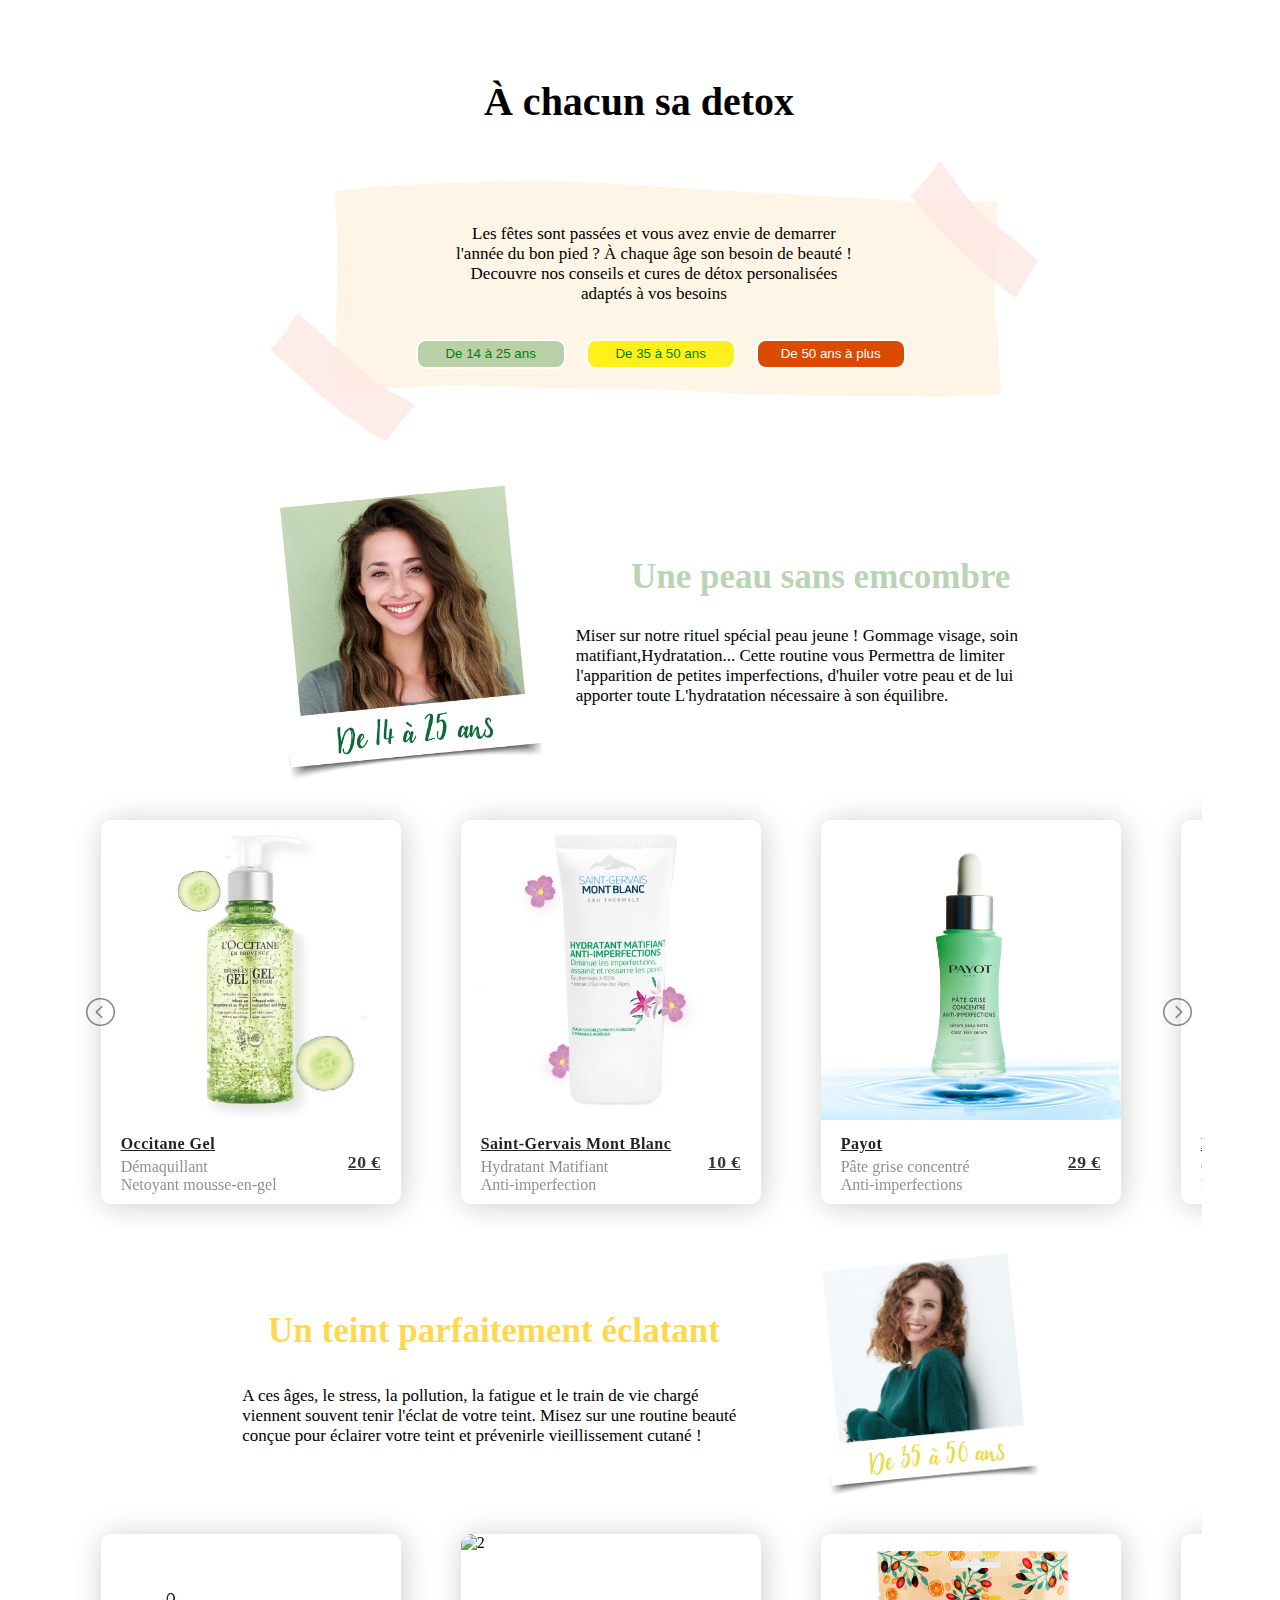
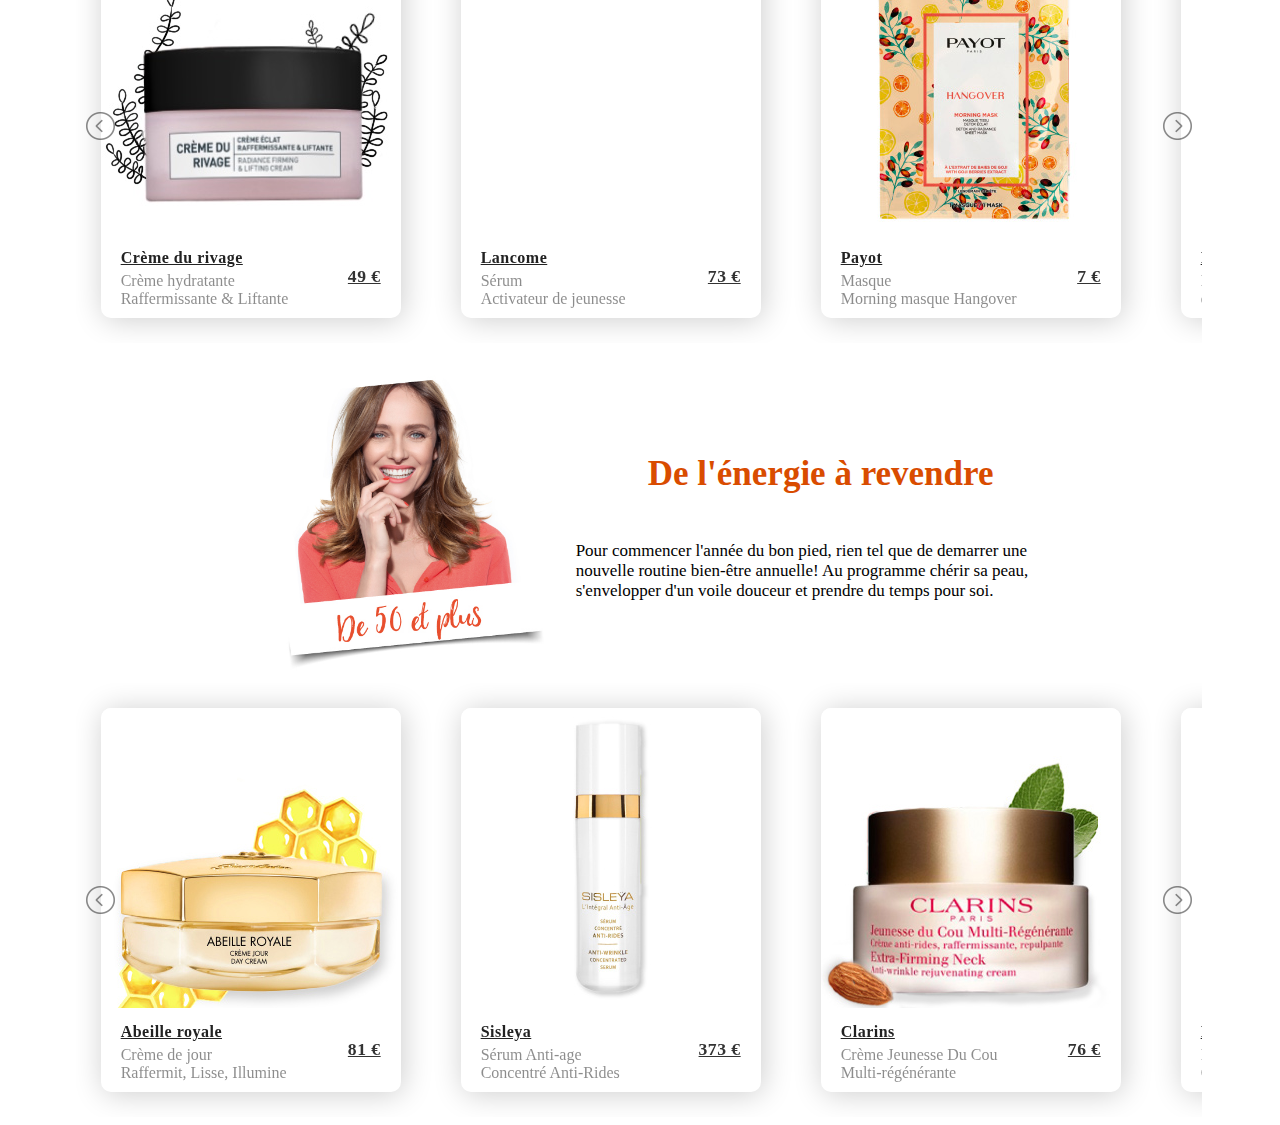
==== commit ae8e2480: "v2" ====
--- a/index.html
+++ b/index.html
@@ -18,12 +18,12 @@
 <body>
 
 	<div class="grid-container">
-		<h1 class="grid-item1"> A chacun sa detox</h1>
+		<h1 class="grid-item1"> À chacun sa detox</h1>
 
 		<div class="grid-item2">
 			<div class="container">
 				<img src="images/paper.png" alt="" class="paper">
-				<div class="centered">Les fêtes sont passées et vous avez envie de demarrer l'année du bon pied? A chaque âge
+				<div class="centered">Les fêtes sont passées et vous avez envie de demarrer l'année du bon pied ? À chaque âge
 					son besoin de beauté !
 					Decouvre nos conseils et cures de détox personalisées adaptés à vos besoins</div>
 			</div>
@@ -48,10 +48,9 @@
 
 		<div class="grid-item-low-age-text">
 			<h2>Une peau sans emcombre</h2>
-			<p>Miser sur notre rituel spécial peau jeune ! Gommage visage, soin matifiant,
-				hydratation...Cette routine vous
-				permettra de limiter l'apparition de petites imperfections, de huiler votre peau et de lui apporter toute
-				l'hydratation nécessaire à son équilibre.</p>
+			<p>Miser sur notre rituel spécial peau jeune ! Gommage visage, soin matifiant,Hydratation...
+				Cette routine vous Permettra de limiter l'apparition de petites imperfections, d'huiler votre peau et de lui apporter toute
+L'hydratation nécessaire à son équilibre.</p>
 		</div>
 
 		<section class="slider1">
@@ -66,18 +65,19 @@
 							<!--overlayer---------->
 							<div class="overlay">
 								<!--buy-btn------>
-								<a href="#" class="buy-btn">Buy Now</a>
-							</div>
-						</div>
-						<!--detail-box--------->
-						<div class="detail-box">
-							<!--type-------->
-							<div class="type">
-								<a href="#">Rabbed Cardigan</a>
-								<span>Noe Arrival</span>
-							</div>
-							<!--price-------->
-							<a href="#" class="price">$23</a>
+								<a href="#" class="buy-btn">Acheter</a>
+							</div>
+						</div>
+						<!--detail-box--------->
+						<div class="detail-box">
+							<!--type-------->
+							<div class="type">
+								<a href="#">Occitane Gel</a>
+								<span>Démaquillant <br>
+									Netoyant mousse-en-gel</span>
+							</div>
+							<!--price-------->
+							<a href="#" class="price">20 €</a>
 
 						</div>
 
@@ -93,18 +93,19 @@
 							<!--overlayer---------->
 							<div class="overlay">
 								<!--buy-btn------>
-								<a href="#" class="buy-btn">Buy Now</a>
-							</div>
-						</div>
-						<!--detail-box--------->
-						<div class="detail-box">
-							<!--type-------->
-							<div class="type">
-								<a href="#">Rabbed Cardigan</a>
-								<span>Noe Arrival</span>
-							</div>
-							<!--price-------->
-							<a href="#" class="price">$20</a>
+								<a href="#" class="buy-btn">Acheter</a>
+							</div>
+						</div>
+						<!--detail-box--------->
+						<div class="detail-box">
+							<!--type-------->
+							<div class="type">
+								<a href="#">Saint-Gervais Mont Blanc</a>
+								<span>Hydratant Matifiant <br>
+									Anti-imperfection</span>
+							</div>
+							<!--price-------->
+							<a href="#" class="price">10 €</a>
 
 						</div>
 
@@ -120,18 +121,19 @@
 							<!--overlayer---------->
 							<div class="overlay">
 								<!--buy-btn------>
-								<a href="#" class="buy-btn">Buy Now</a>
-							</div>
-						</div>
-						<!--detail-box--------->
-						<div class="detail-box">
-							<!--type-------->
-							<div class="type">
-								<a href="#">Rabbed Cardigan</a>
-								<span>Noe Arrival</span>
-							</div>
-							<!--price-------->
-							<a href="#" class="price">$26</a>
+								<a href="#" class="buy-btn">Acheter</a>
+							</div>
+						</div>
+						<!--detail-box--------->
+						<div class="detail-box">
+							<!--type-------->
+							<div class="type">
+								<a href="#">Payot</a>
+								<span>Pâte grise concentré <br>
+								Anti-imperfections </span>
+							</div>
+							<!--price-------->
+							<a href="#" class="price">29 €</a>
 
 						</div>
 
@@ -147,18 +149,19 @@
 							<!--overlayer---------->
 							<div class="overlay">
 								<!--buy-btn------>
-								<a href="#" class="buy-btn">Buy Now</a>
-							</div>
-						</div>
-						<!--detail-box--------->
-						<div class="detail-box">
-							<!--type-------->
-							<div class="type">
-								<a href="#">Rabbed Cardigan</a>
-								<span>Noe Arrival</span>
-							</div>
-							<!--price-------->
-							<a href="#" class="price">$27</a>
+								<a href="#" class="buy-btn">Acheter</a>
+							</div>
+						</div>
+						<!--detail-box--------->
+						<div class="detail-box">
+							<!--type-------->
+							<div class="type">
+								<a href="#">Biovine</a>
+								<span>Gommage <br>
+								Double gommage </span>
+							</div>
+							<!--price-------->
+							<a href="#" class="price">23 €</a>
 
 						</div>
 
@@ -178,9 +181,9 @@
 		</div>
 
 		<div class="grid-item-middle-age-text">
-			<h2>De l'énergie à revendre</h2>
-			<p class="p2">Pour commencer l'année du bon pied, rien tel que de demarrer une nouvelle routine bien-être
-				annuelle! Au programme chérir sa peau, s'envelopper d'un voile douceur et prendre du temps pour soi.
+			<h3>Un teint parfaitement éclatant</h3>
+			<p class="p2">A ces âges, le stress, la pollution, la fatigue et le train de vie chargé viennent souvent tenir l'éclat de votre teint.
+				Misez sur une routine beauté conçue pour éclairer votre teint et prévenirle vieillissement cutané !
 			</p>
 		</div>
 
@@ -196,18 +199,19 @@
 							<!--overlayer---------->
 							<div class="overlay">
 								<!--buy-btn------>
-								<a href="#" class="buy-btn">Buy Now</a>
-							</div>
-						</div>
-						<!--detail-box--------->
-						<div class="detail-box">
-							<!--type-------->
-							<div class="type">
-								<a href="#">Rabbed Cardigan</a>
-								<span>Noe Arrival</span>
-							</div>
-							<!--price-------->
-							<a href="#" class="price">$23</a>
+								<a href="#" class="buy-btn2">Acheter</a>
+							</div>
+						</div>
+						<!--detail-box--------->
+						<div class="detail-box">
+							<!--type-------->
+							<div class="type">
+								<a href="#">Crème du rivage</a>
+								<span>Crème hydratante <br>
+								Raffermissante & Liftante </span>
+							</div>
+							<!--price-------->
+							<a href="#" class="price">49 €</a>
 
 						</div>
 
@@ -219,22 +223,23 @@
 					<div class="box">
 						<!--img-box---------->
 						<div class="slide-img">
-							<img src="images/lancome généfique.jpg" alt="2">
-							<!--overlayer---------->
-							<div class="overlay">
-								<!--buy-btn------>
-								<a href="#" class="buy-btn">Buy Now</a>
-							</div>
-						</div>
-						<!--detail-box--------->
-						<div class="detail-box">
-							<!--type-------->
-							<div class="type">
-								<a href="#">Rabbed Cardigan</a>
-								<span>Noe Arrival</span>
-							</div>
-							<!--price-------->
-							<a href="#" class="price">$20</a>
+							<img src="images/lancome-généfique.jpg" alt="2">
+							<!--overlayer---------->
+							<div class="overlay">
+								<!--buy-btn------>
+								<a href="#" class="buy-btn2">Acheter</a>
+							</div>
+						</div>
+						<!--detail-box--------->
+						<div class="detail-box">
+							<!--type-------->
+							<div class="type">
+								<a href="#">Lancome</a>
+								<span>Sérum <br>
+									 Activateur de jeunesse</span>
+							</div>
+							<!--price-------->
+							<a href="#" class="price">73 €</a>
 
 						</div>
 
@@ -250,18 +255,19 @@
 							<!--overlayer---------->
 							<div class="overlay">
 								<!--buy-btn------>
-								<a href="#" class="buy-btn">Buy Now</a>
-							</div>
-						</div>
-						<!--detail-box--------->
-						<div class="detail-box">
-							<!--type-------->
-							<div class="type">
-								<a href="#">Rabbed Cardigan</a>
-								<span>Noe Arrival</span>
-							</div>
-							<!--price-------->
-							<a href="#" class="price">$26</a>
+								<a href="#" class="buy-btn2">Acheter</a>
+							</div>
+						</div>
+						<!--detail-box--------->
+						<div class="detail-box">
+							<!--type-------->
+							<div class="type">
+								<a href="#">Payot</a>
+								<span> Masque <br>
+									Morning masque Hangover</span>
+							</div>
+							<!--price-------->
+							<a href="#" class="price">7 €</a>
 
 						</div>
 
@@ -277,18 +283,19 @@
 							<!--overlayer---------->
 							<div class="overlay">
 								<!--buy-btn------>
-								<a href="#" class="buy-btn">Buy Now</a>
-							</div>
-						</div>
-						<!--detail-box--------->
-						<div class="detail-box">
-							<!--type-------->
-							<div class="type">
-								<a href="#">Rabbed Cardigan</a>
-								<span>Noe Arrival</span>
-							</div>
-							<!--price-------->
-							<a href="#" class="price">$27</a>
+								<a href="#" class="buy-btn2">Acheter</a>
+							</div>
+						</div>
+						<!--detail-box--------->
+						<div class="detail-box">
+							<!--type-------->
+							<div class="type">
+								<a href="#">Filogra</a>
+								<span>Mousse <br>
+									 demaquillante</span>
+							</div>
+							<!--price-------->
+							<a href="#" class="price">14 €</a>
 
 						</div>
 
@@ -300,7 +307,7 @@
 		</section>
 
 		<div class="grid-item-br2">
-			<hr>
+
 		</div>
 
 		<div class="grid-item-high-age-image">
@@ -308,12 +315,9 @@
 		</div>
 
 		<div class="grid-item-high-age-text">
-			<h2>Une peau sans emcombre</h2>
-			<p class="p2">Miser sur notre rituel spécial peau jeunes ! Gommage visage, soin matifiant, hydratation...Cette
-				routine vous permettra
-				de limiter l'apparition de petites imperfections de réuler votre peau et de lui apportertoute l'hydratation
-				nécessaire à
-				son équilibre.
+			<h4>De l'énergie à revendre</h4>
+			<p class="p2">Pour commencer l'année du bon pied, rien tel que de demarrer une nouvelle routine bien-être
+				annuelle! Au programme chérir sa peau, s'envelopper d'un voile douceur et prendre du temps pour soi.
 			</p>
 		</div>
 
@@ -329,18 +333,19 @@
 							<!--overlayer---------->
 							<div class="overlay">
 								<!--buy-btn------>
-								<a href="#" class="buy-btn">Buy Now</a>
-							</div>
-						</div>
-						<!--detail-box--------->
-						<div class="detail-box">
-							<!--type-------->
-							<div class="type">
-								<a href="#">Rabbed Cardigan</a>
-								<span>Noe Arrival</span>
-							</div>
-							<!--price-------->
-							<a href="#" class="price">$23</a>
+								<a href="#" class="buy-btn3">Acheter</a>
+							</div>
+						</div>
+						<!--detail-box--------->
+						<div class="detail-box">
+							<!--type-------->
+							<div class="type">
+								<a href="#">Abeille royale</a>
+								<span>Crème de jour <br>
+								Raffermit, Lisse, Illumine </span>
+							</div>
+							<!--price-------->
+							<a href="#" class="price">81 €</a>
 
 						</div>
 
@@ -356,18 +361,19 @@
 							<!--overlayer---------->
 							<div class="overlay">
 								<!--buy-btn------>
-								<a href="#" class="buy-btn">Buy Now</a>
-							</div>
-						</div>
-						<!--detail-box--------->
-						<div class="detail-box">
-							<!--type-------->
-							<div class="type">
-								<a href="#">Rabbed Cardigan</a>
-								<span>Noe Arrival</span>
-							</div>
-							<!--price-------->
-							<a href="#" class="price">$20</a>
+								<a href="#" class="buy-btn3">Acheter</a>
+							</div>
+						</div>
+						<!--detail-box--------->
+						<div class="detail-box">
+							<!--type-------->
+							<div class="type">
+								<a href="#">Sisleya</a>
+								<span>Sérum Anti-age <br>
+								Concentré Anti-Rides </span>
+							</div>
+							<!--price-------->
+							<a href="#" class="price">373 €</a>
 
 						</div>
 
@@ -383,18 +389,19 @@
 							<!--overlayer---------->
 							<div class="overlay">
 								<!--buy-btn------>
-								<a href="#" class="buy-btn">Buy Now</a>
-							</div>
-						</div>
-						<!--detail-box--------->
-						<div class="detail-box">
-							<!--type-------->
-							<div class="type">
-								<a href="#">Rabbed Cardigan</a>
-								<span>Noe Arrival</span>
-							</div>
-							<!--price-------->
-							<a href="#" class="price">$26</a>
+								<a href="#" class="buy-btn3">Acheter</a>
+							</div>
+						</div>
+						<!--detail-box--------->
+						<div class="detail-box">
+							<!--type-------->
+							<div class="type">
+								<a href="#">Clarins</a>
+								<span>Crème Jeunesse Du Cou <br>
+									 Multi-régénérante</span>
+							</div>
+							<!--price-------->
+							<a href="#" class="price">76 €</a>
 
 						</div>
 
@@ -410,15 +417,16 @@
 							<!--overlayer---------->
 							<div class="overlay">
 								<!--buy-btn------>
-								<a href="#" class="buy-btn">Buy Now</a>
-							</div>
-						</div>
-						<!--detail-box--------->
-						<div class="detail-box">
-							<!--type-------->
-							<div class="type">
-								<a href="#">Rabbed Cardigan</a>
-								<span>Noe Arrival</span>
+								<a href="#" class="buy-btn3">Acheter</a>
+							</div>
+						</div>
+						<!--detail-box--------->
+						<div class="detail-box">
+							<!--type-------->
+							<div class="type">
+								<a href="#">Estée Lauder</a>
+								<span>Réparation de nuit <br>
+									 Complexe multi-réparation </span>
 							</div>
 							<!--price-------->
 							<a href="#" class="price">$27</a>
--- a/css/style.css
+++ b/css/style.css
@@ -18,37 +18,37 @@
 }
 
 h2 {
-	font-size: 40px;
+	font-size: 35px;
 	font-family: 'Satisfy';
 	color: rgba(116, 169, 106, 0.5);
-}
-
-
-hr {
-	border: none;
-	border-top: 3px double #333;
-	color: #333;
-	overflow: visible;
-	text-align: center;
-	height: 5px;
-}
-
-hr:after {
-	background: #fff;
-	content: '§';
-	padding: 0 4px;
-	position: relative;
-	top: -13px;
-}
+	text-align: center;
+}
+
+h3 {
+	font-size: 35px;
+	font-family: 'Satisfy';
+  color: rgba(255, 199, 0, 0.7);
+	text-align: center;
+}
+
+h4 {
+	font-size: 35px;
+	font-family: 'Satisfy';
+  color: rgba(217, 76, 0, 1);
+	text-align: center;
+}
+
+
+
+
+
+body {}
 
 .grid-container {
 	display: grid;
 	justify-content: center;
 	align-items: center;
-	column-gap: 20px;
-	grid-template-columns: repeat(9, 1fr);
-
-
+	grid-template-columns: repeat(10, 1fr);
 }
 
 .container {
@@ -57,11 +57,17 @@
 	color: black;
 }
 
+p {
+	font-size: 17px;
+}
+
 .paper {
-	height: 300px;
+	height:300px;
 }
 
 .centered {
+	font-size: 17px;
+	font-family: 'Lato';
 	padding-bottom: 80px;
 	position: absolute;
 	top: 50%;
@@ -71,6 +77,7 @@
 }
 
 .grid-item1 {
+	font-size: 40px;
 	grid-column-start: 1;
 	grid-column-end: 10;
 	text-align: center;
@@ -86,7 +93,7 @@
 }
 
 .grid-item-ageBtn-14-25 {
-	grid-column: 4 / 5;
+	grid-column: 3 / 5;
 	grid-row: 2;
 	position: relative;
 	padding-top: 100px;
@@ -150,23 +157,23 @@
 }
 
 .picure1 {
-	width: 60%;
+	width: 70%;
+	max-width: 500px;
+}
+
+.picture2 {
+	width:90%;
 	max-width: 350px;
-}
-
-.picture2 {
-	width: 60%;
+
+}
+
+.picture3 {
+	width: 70%;
 	max-width: 350px;
 }
 
-.picture3 {
-	width: 60%;
-	max-width: 350px;
-}
-
 .grid-item-low-age-image {
-
-	grid-column: 2/4;
+	grid-column: 2/5;
 	grid-row: 3;
 	min-width: 500px;
 	text-align: right;
@@ -174,51 +181,42 @@
 }
 
 .grid-item-low-age-text {
-	font-size: 20px;
+	font-family: 'Lato';
 	grid-column: 5/ 8;
 	grid-row: 3;
 }
 
 .grid-item-middle-age-image {
-	grid-column: 5/ 8;
+	grid-column: 6/ 8;
 	grid-row: 6;
 	min-width: 300px;
 	text-align: right;
 }
 
 .grid-item-middle-age-text {
+	font-family: 'Lato';
 	font-size: 20px;
 	grid-column: 3 / 6;
 	grid-row: 6;
 }
 
 .grid-item-high-age-image {
-	grid-column: 1 / 4;
+	grid-column: 1 / 5;
 	grid-row: 9;
 	min-width: 300px;
 	text-align: right;
 }
 
 .grid-item-high-age-text {
+	font-family: 'Lato';
+	font-family:
 	font-size: 20px;
-	grid-column: 4 / 8;
+	grid-column: 5 / 8;
 	grid-row: 9;
 }
 
-.grid-item-br1 {
-	grid-column: 4 / 7;
-	grid-row: 5;
-	max-height: 10px;
-}
-
-.grid-item-br2 {
-	grid-column: 4 / 7;
-	grid-row: 8;
-	max-height: 10px;
-}
-
 .box {
-	width: 300px;
+
 	box-shadow: 2px 2px 30px rgba(0, 0, 0, 0.2);
 	border-radius: 10px;
 	overflow: hidden;
@@ -232,8 +230,9 @@
 }
 
 .slide-img img {
-	width: 90%;
-	height: 90%;
+	text-align: center;
+	width: 100%;
+	height: 100%;
 	object-fit: cover;
 	box-sizing: border-box;
 }
@@ -275,7 +274,7 @@
 
 .overlay {
 	position: absolute;
-	left: 50%;
+	left:50%;
 	top: 50%;
 	transform: translate(-50%, -50%);
 	width: 100%;
@@ -301,11 +300,54 @@
 	box-shadow: 2px 2px 30px rgba(0, 0, 0, 0.2);
 }
 
+.buy-btn2 {
+	width: 160px;
+	height: 40px;
+	display: flex;
+	justify-content: center;
+	align-items: center;
+	background-color: #FFFFFF;
+	color: #252525;
+	font-weight: 700;
+	letter-spacing: 1px;
+	font-family: calibri;
+	border-radius: 20px;
+	box-shadow: 2px 2px 30px rgba(0, 0, 0, 0.2);
+}
+
+.buy-btn3 {
+	width: 160px;
+	height: 40px;
+	display: flex;
+	justify-content: center;
+	align-items: center;
+	background-color: #FFFFFF;
+	color: #252525;
+	font-weight: 700;
+	letter-spacing: 1px;
+	font-family: calibri;
+	border-radius: 20px;
+	box-shadow: 2px 2px 30px rgba(0, 0, 0, 0.2);
+}
+
 .buy-btn:hover {
 	color: #FFFFFF;
-	background-color: #f15fa3;
+	background-color: darkgreen;
 	transition: all ease 0.3s;
 }
+
+.buy-btn2:hover {
+	color: #FFFFFF;
+	background-color: rgba(255, 199, 0, 0.7);
+	transition: all ease 0.3s;
+}
+
+.buy-btn3:hover {
+	color: #FFFFFF;
+	background-color: rgba(217, 76, 0, 1);
+	transition: all ease 0.3s;
+}
+
 
 .overlay {
 	visibility: hidden;
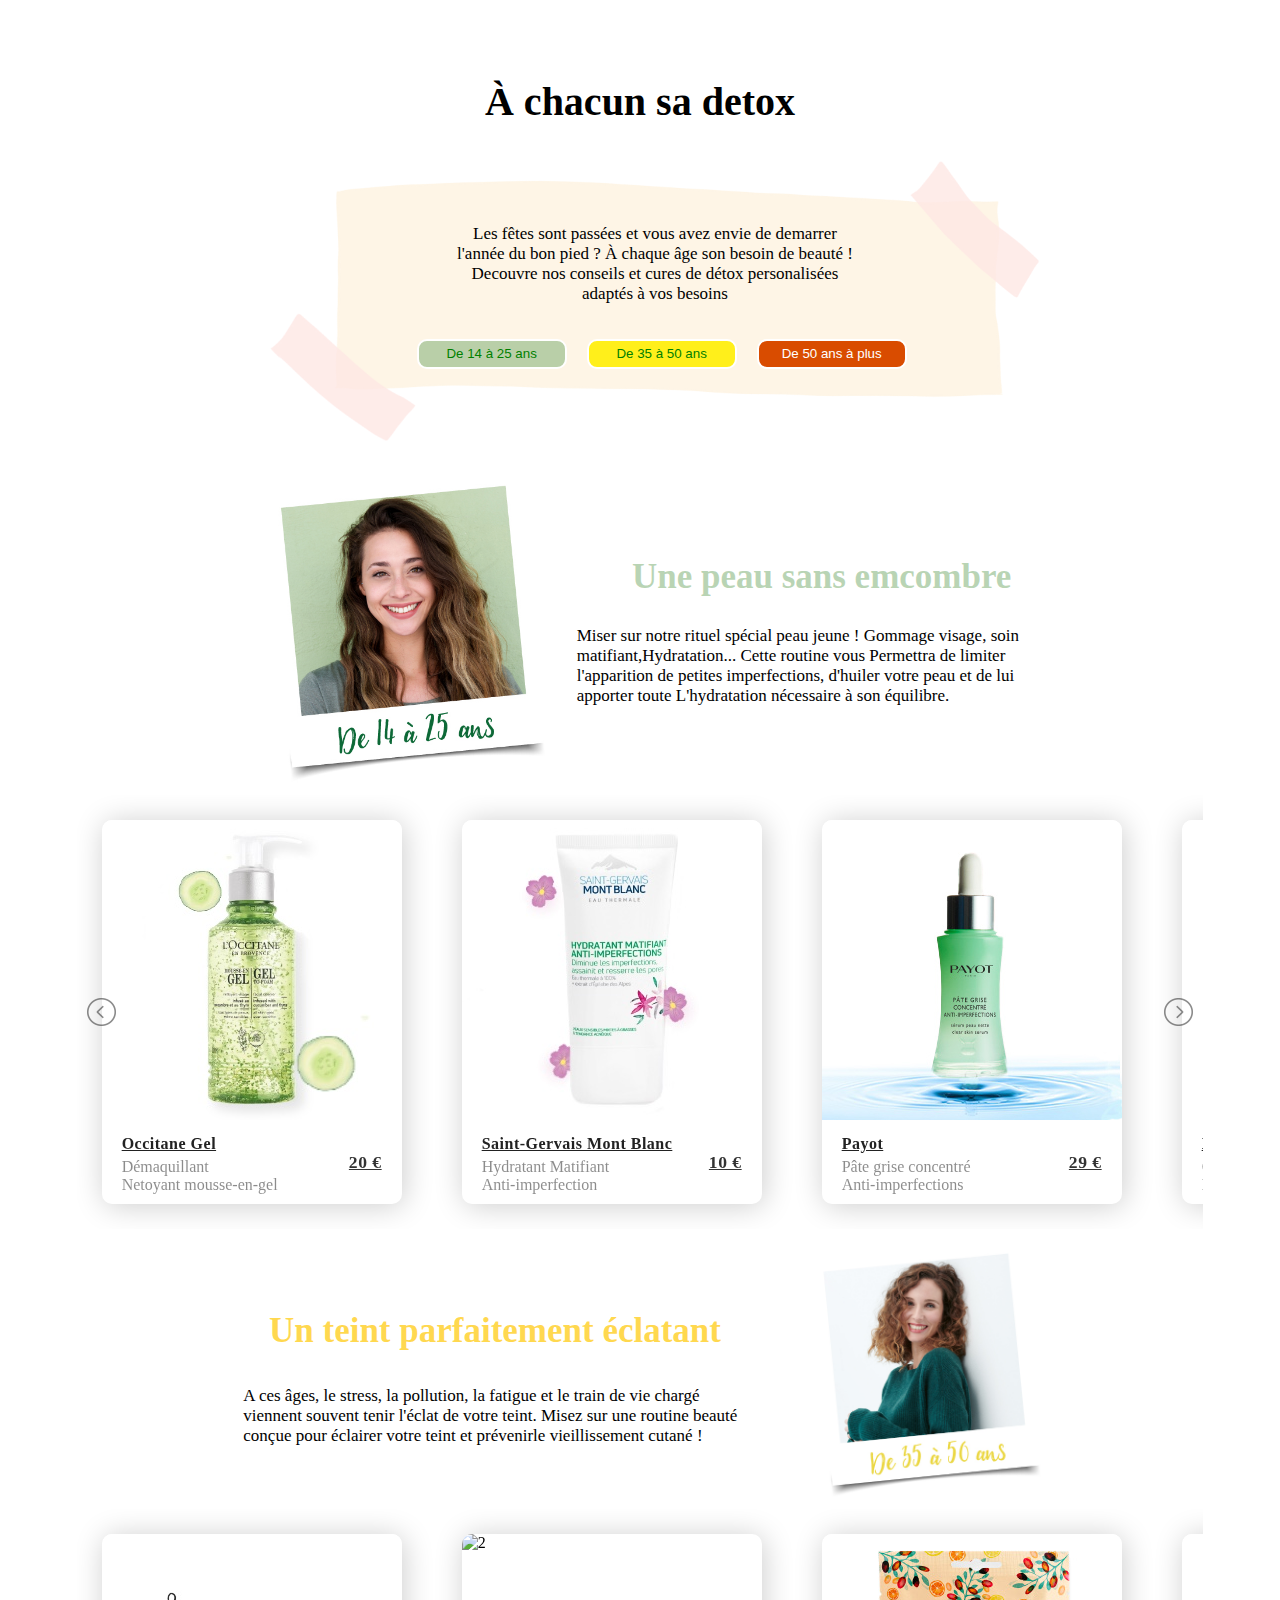
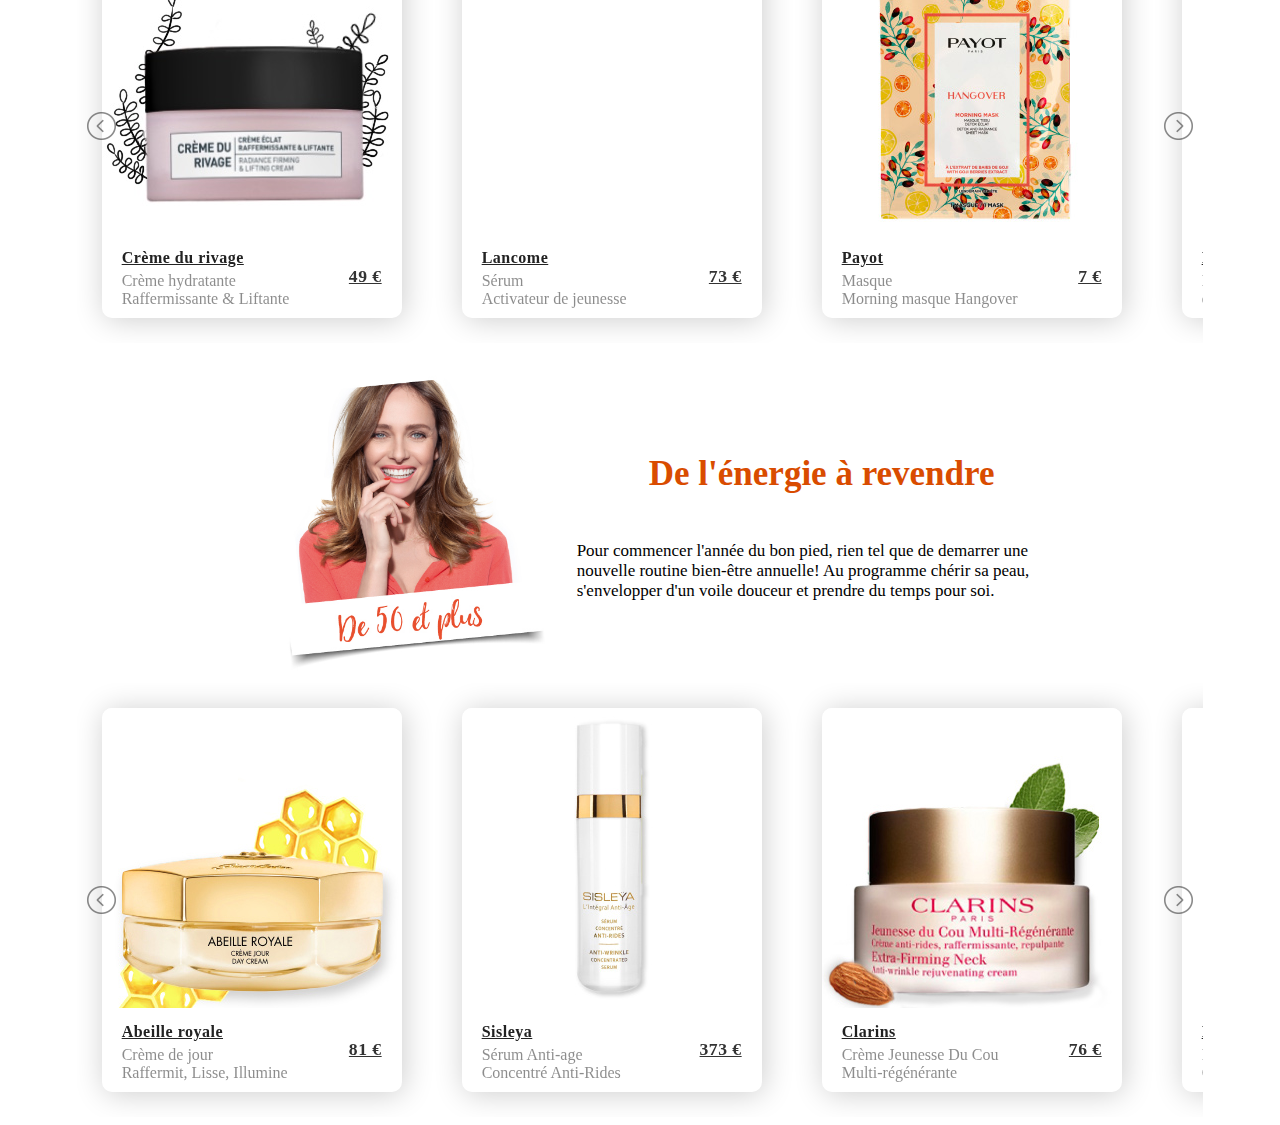
==== commit b23400ae: "v2" ====
--- a/index.html
+++ b/index.html
@@ -173,7 +173,7 @@
 		</section>
 
 		<div class="grid-item-br1">
-			<hr>
+			
 		</div>
 
 		<div class="grid-item-middle-age-image">
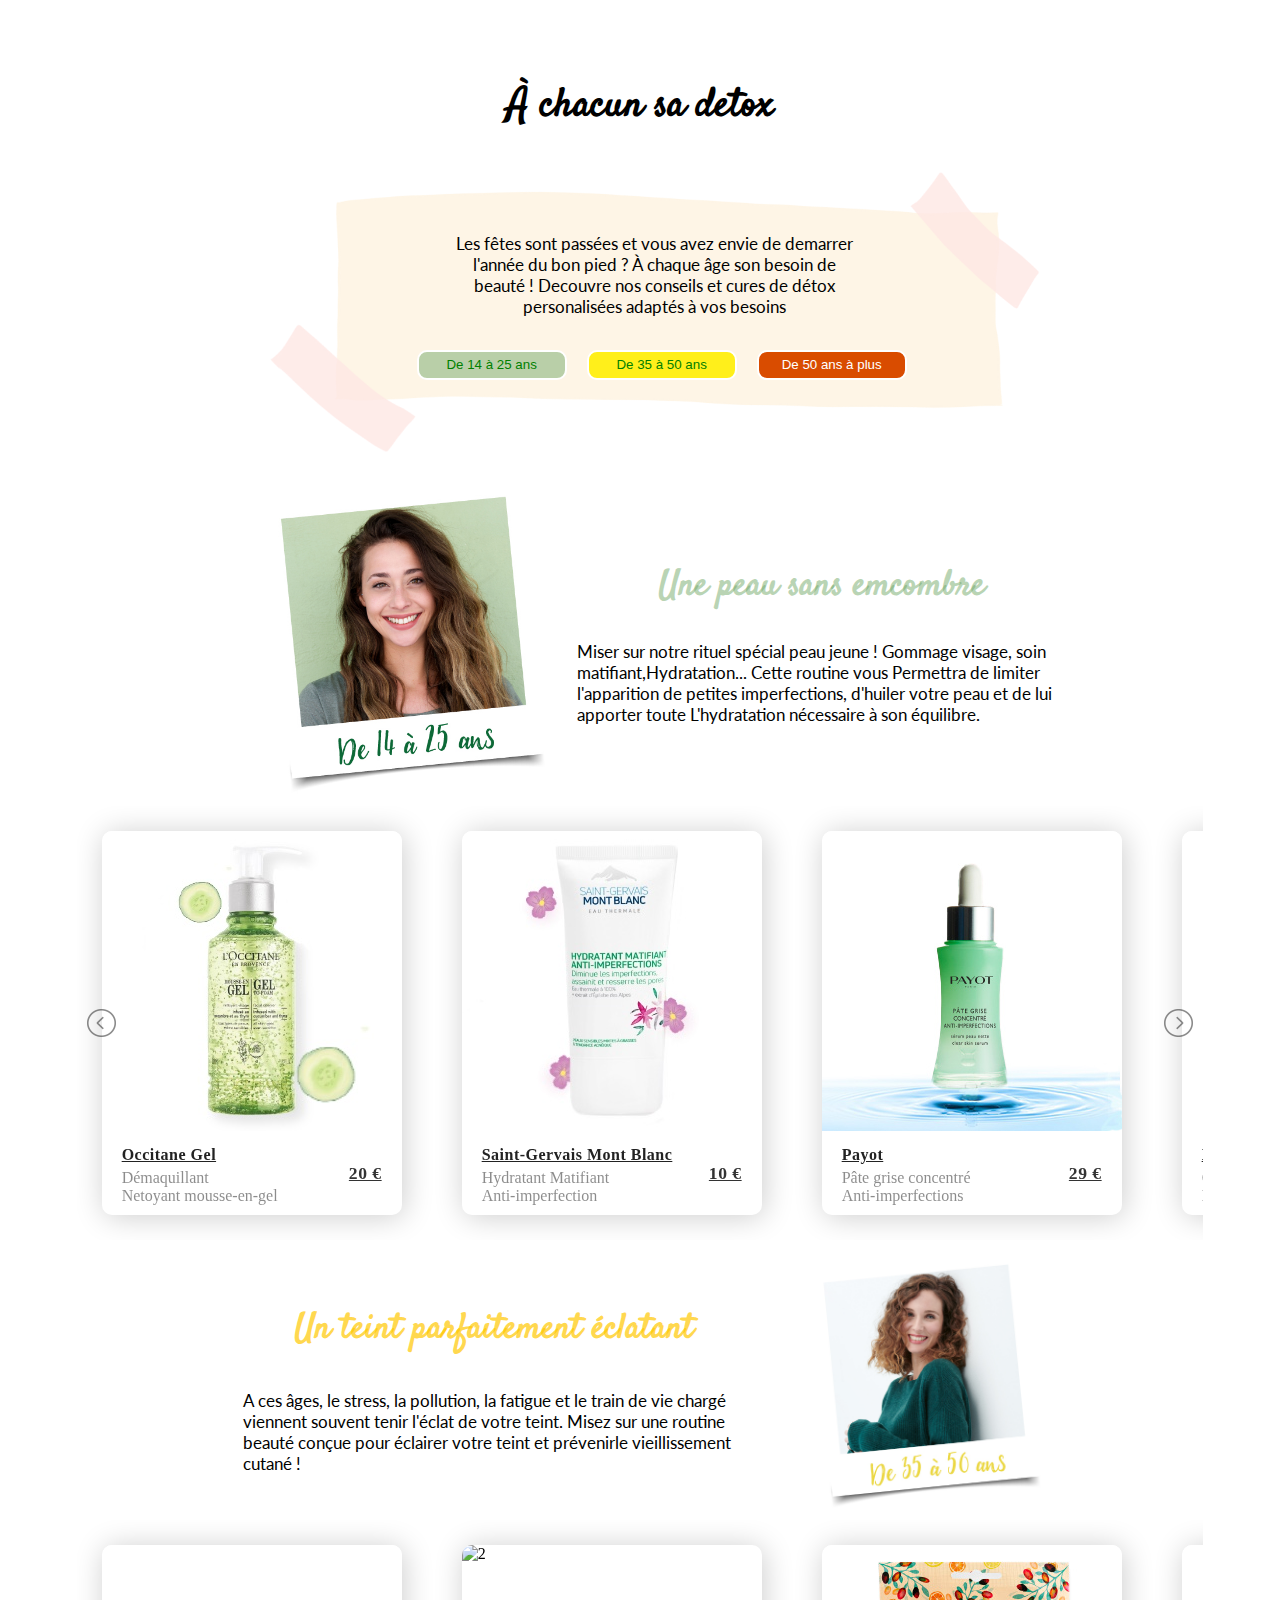
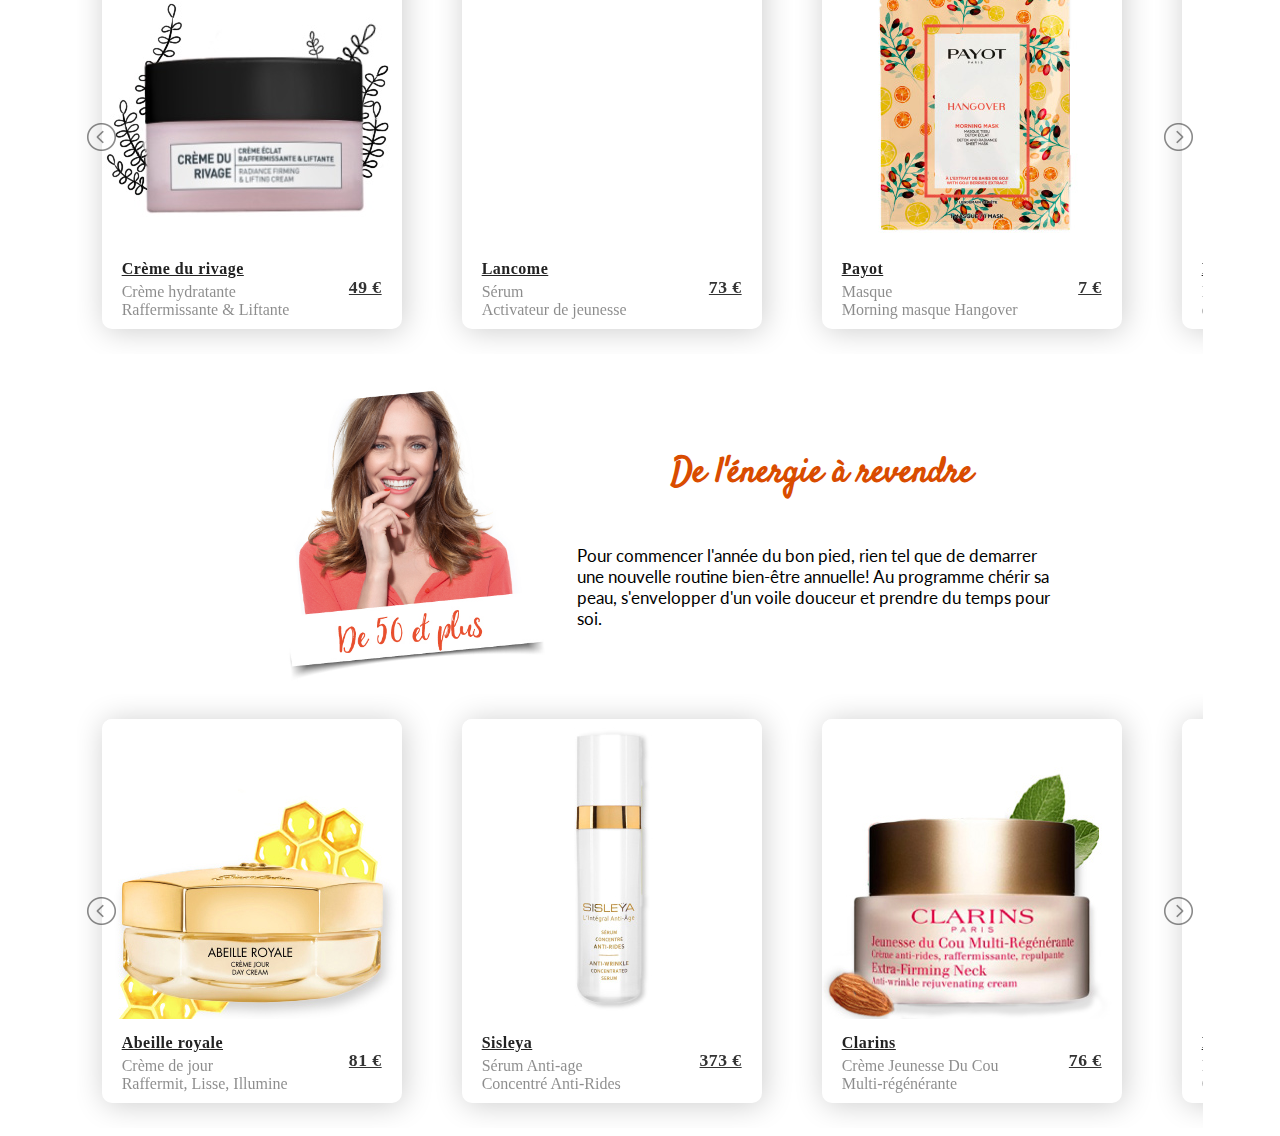
==== commit f231ee26: "V2.1" ====
--- a/index.html
+++ b/index.html
@@ -8,6 +8,10 @@
 	<title>A chacun son soin de beauté</title>
 	<link rel="shortcut icon" href="images/logo.png">
 	<link rel="stylesheet" type="text/css" href="css/style.css">
+	<link rel="preconnect" href="https://fonts.googleapis.com">
+<link rel="preconnect" href="https://fonts.gstatic.com" crossorigin>
+<link href="https://fonts.googleapis.com/css2?family=Lato&display=swap" rel="stylesheet">
+<link href="https://fonts.googleapis.com/css2?family=Satisfy&display=swap" rel="stylesheet">
 	<link rel="stylesheet" type="text/css" href="css/lightslider.css">
 	<script type="text/javascript" src="js/Jquery.js"></script>
 	<script type="text/javascript" src="js/lightslider.js"></script>
@@ -173,7 +177,7 @@
 		</section>
 
 		<div class="grid-item-br1">
-			
+
 		</div>
 
 		<div class="grid-item-middle-age-image">
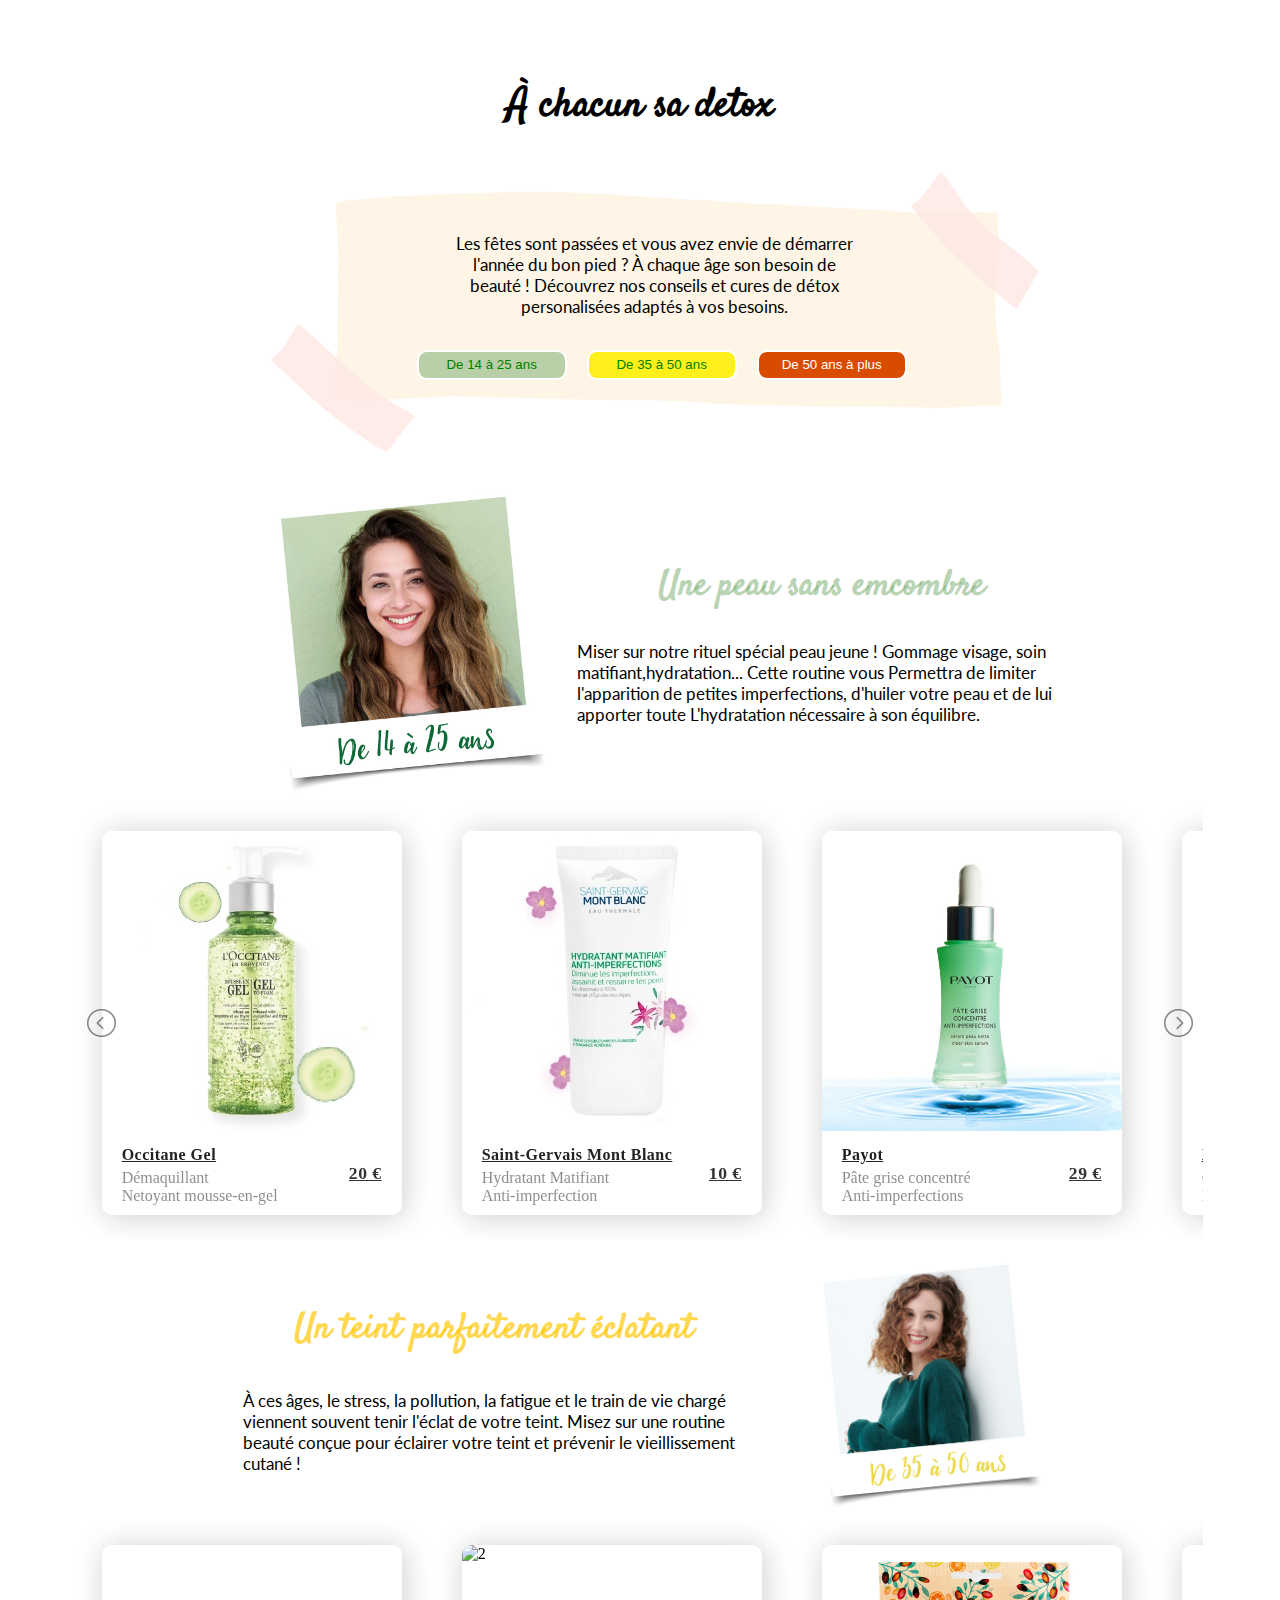
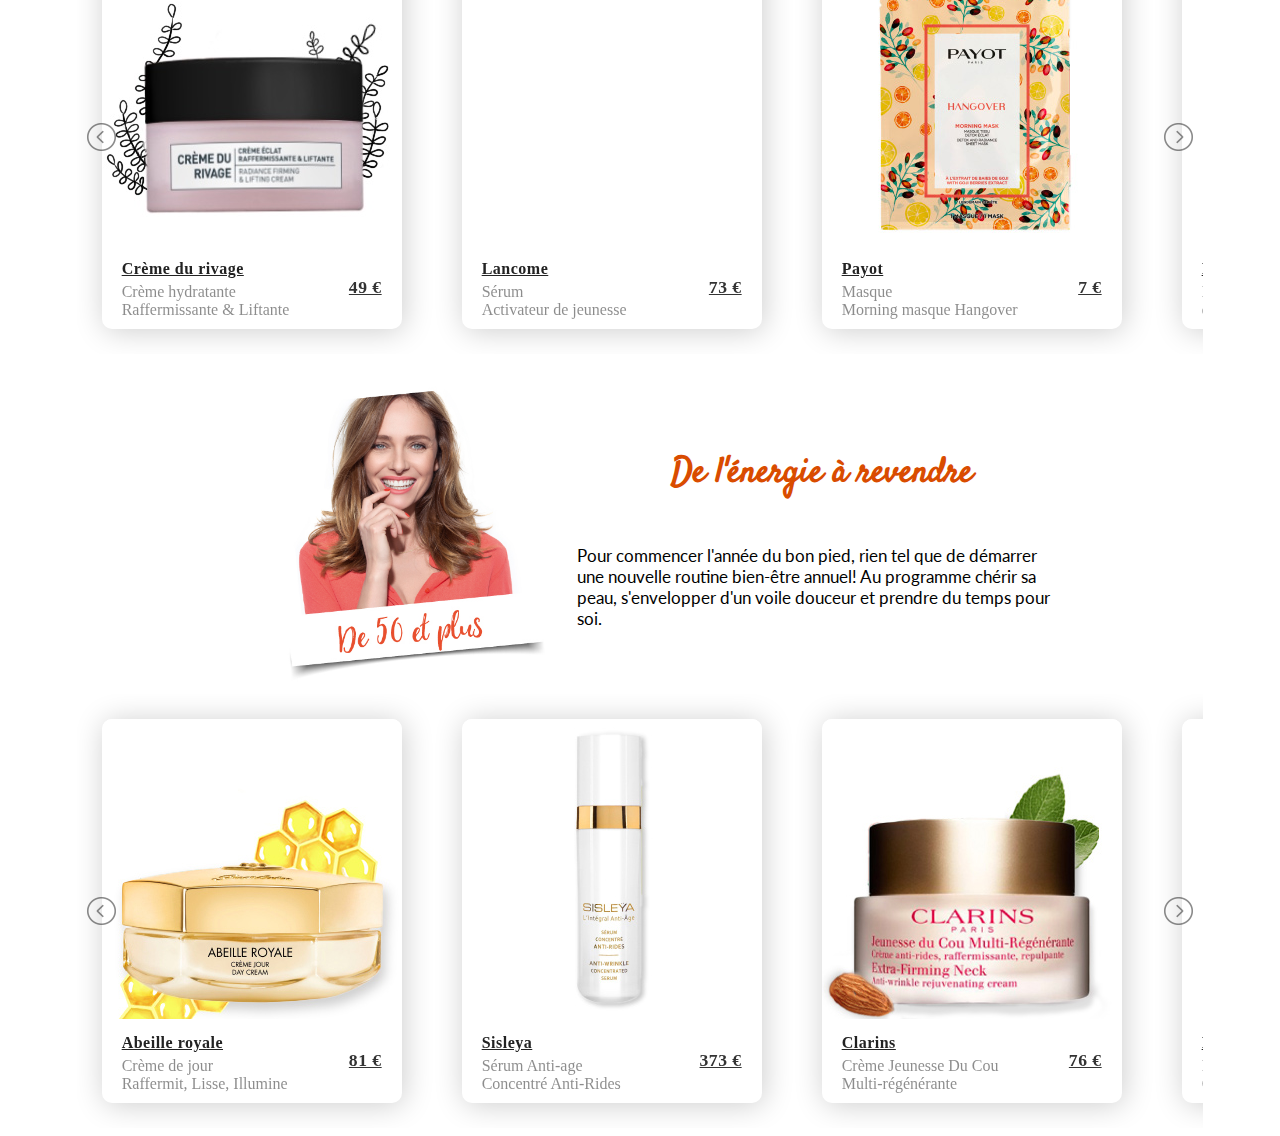
==== commit 3f123b72: "V2.3" ====
--- a/index.html
+++ b/index.html
@@ -27,9 +27,8 @@
 		<div class="grid-item2">
 			<div class="container">
 				<img src="images/paper.png" alt="" class="paper">
-				<div class="centered">Les fêtes sont passées et vous avez envie de demarrer l'année du bon pied ? À chaque âge
-					son besoin de beauté !
-					Decouvre nos conseils et cures de détox personalisées adaptés à vos besoins</div>
+				<div class="centered">Les fêtes sont passées et vous avez envie de démarrer l'année du bon pied ? À chaque âge son besoin de beauté !
+Découvrez nos conseils et cures de détox personalisées adaptés à vos besoins.</div>
 			</div>
 		</div>
 
@@ -52,7 +51,7 @@
 
 		<div class="grid-item-low-age-text">
 			<h2>Une peau sans emcombre</h2>
-			<p>Miser sur notre rituel spécial peau jeune ! Gommage visage, soin matifiant,Hydratation...
+			<p>Miser sur notre rituel spécial peau jeune ! Gommage visage, soin matifiant,hydratation...
 				Cette routine vous Permettra de limiter l'apparition de petites imperfections, d'huiler votre peau et de lui apporter toute
 L'hydratation nécessaire à son équilibre.</p>
 		</div>
@@ -186,8 +185,8 @@
 
 		<div class="grid-item-middle-age-text">
 			<h3>Un teint parfaitement éclatant</h3>
-			<p class="p2">A ces âges, le stress, la pollution, la fatigue et le train de vie chargé viennent souvent tenir l'éclat de votre teint.
-				Misez sur une routine beauté conçue pour éclairer votre teint et prévenirle vieillissement cutané !
+			<p class="p2">À ces âges, le stress, la pollution, la fatigue et le train de vie chargé viennent souvent tenir l'éclat de votre teint.
+Misez sur une routine beauté conçue pour éclairer votre teint et prévenir le vieillissement cutané !
 			</p>
 		</div>
 
@@ -320,8 +319,7 @@
 
 		<div class="grid-item-high-age-text">
 			<h4>De l'énergie à revendre</h4>
-			<p class="p2">Pour commencer l'année du bon pied, rien tel que de demarrer une nouvelle routine bien-être
-				annuelle! Au programme chérir sa peau, s'envelopper d'un voile douceur et prendre du temps pour soi.
+			<p class="p2">Pour commencer l'année du bon pied, rien tel que de démarrer une nouvelle routine bien-être annuel! Au programme chérir sa peau, s'envelopper d'un voile douceur et prendre du temps pour soi.
 			</p>
 		</div>
 
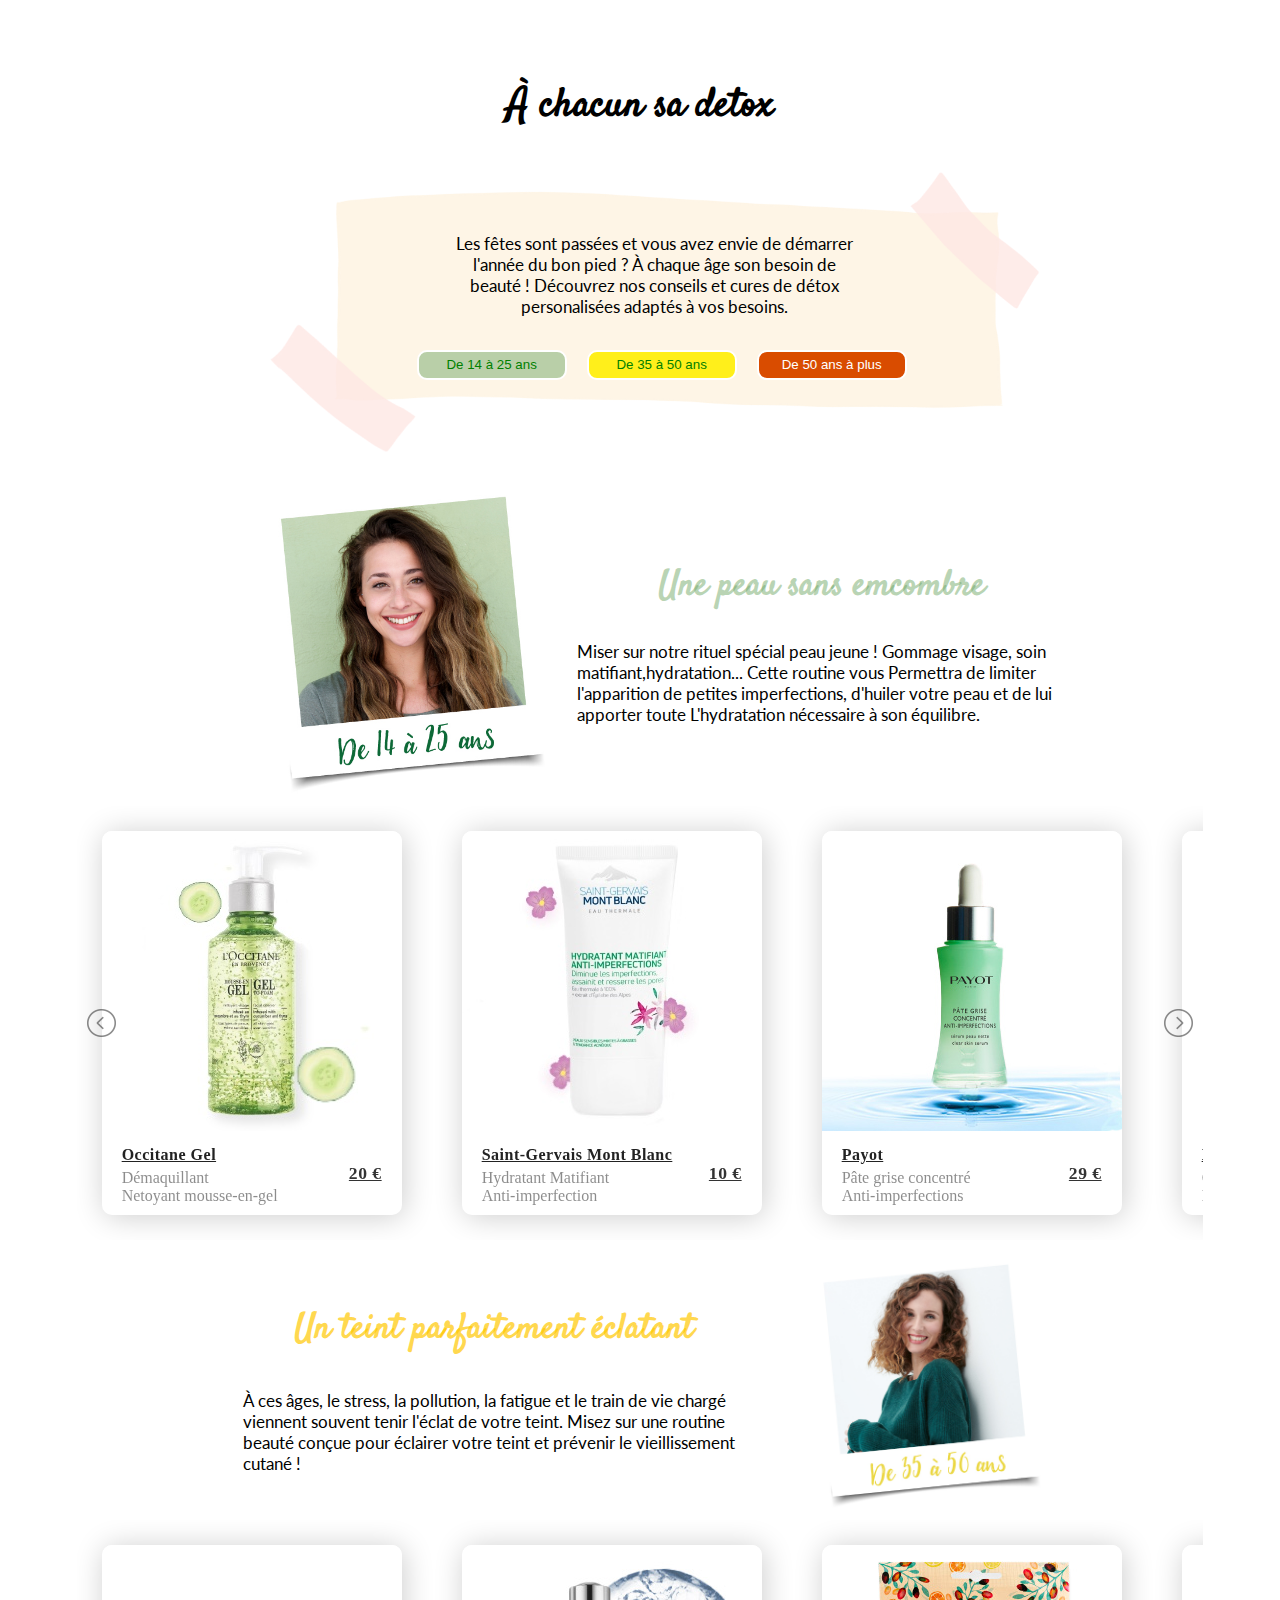
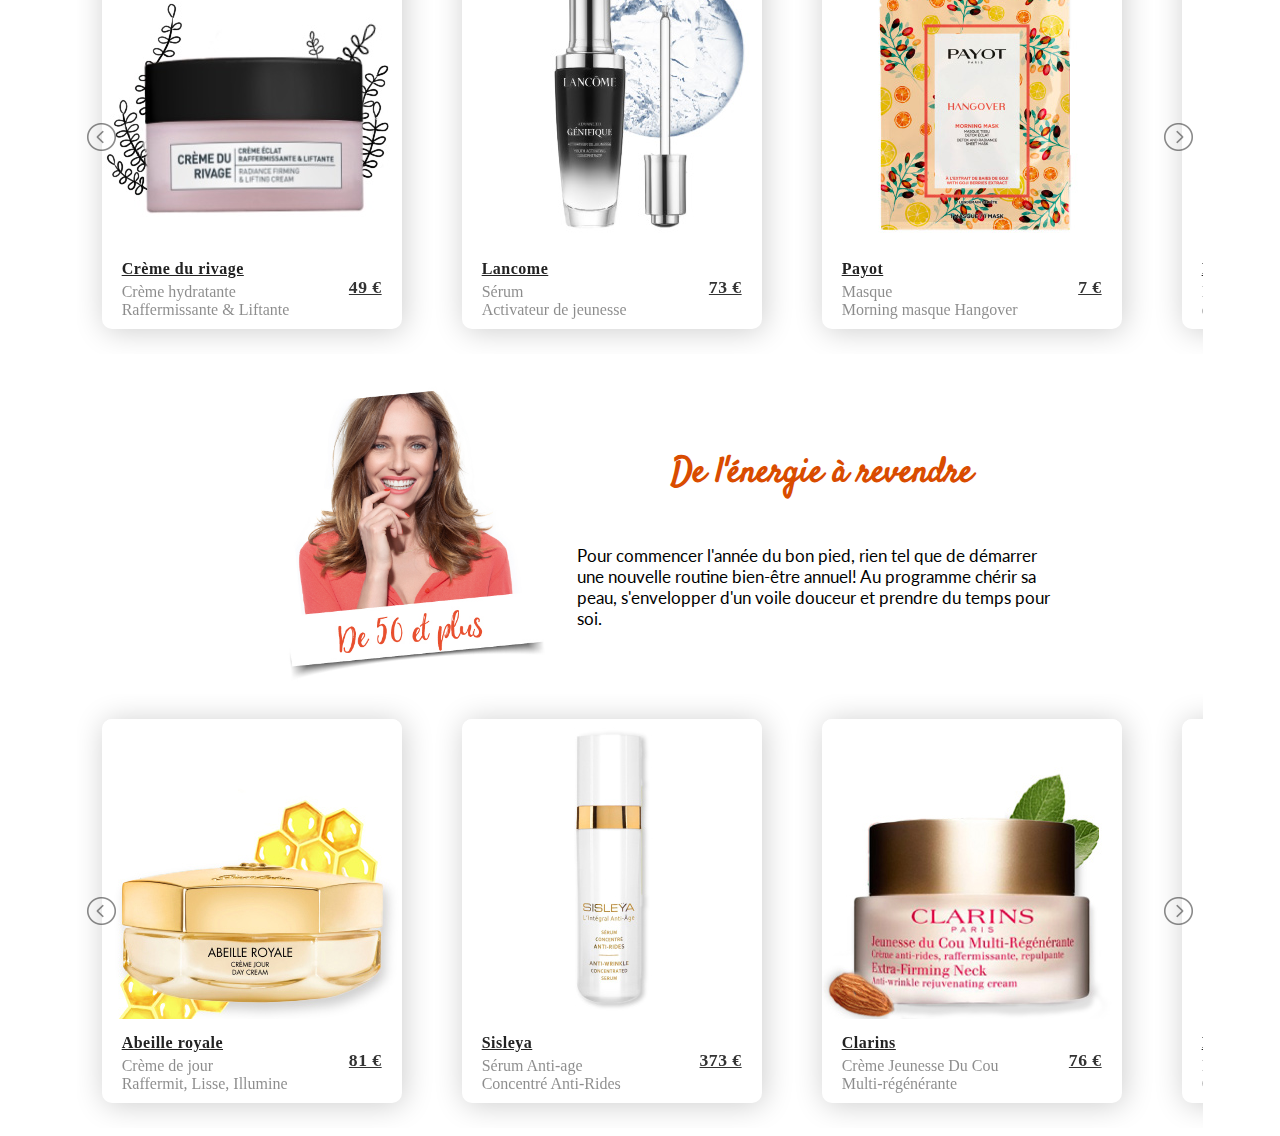
==== commit c7a4838d: "v3" ====
--- a/index.html
+++ b/index.html
@@ -226,7 +226,7 @@
 					<div class="box">
 						<!--img-box---------->
 						<div class="slide-img">
-							<img src="images/lancome-généfique.jpg" alt="2">
+							<img src="images/lancome-genefique.jpg" alt="2">
 							<!--overlayer---------->
 							<div class="overlay">
 								<!--buy-btn------>
